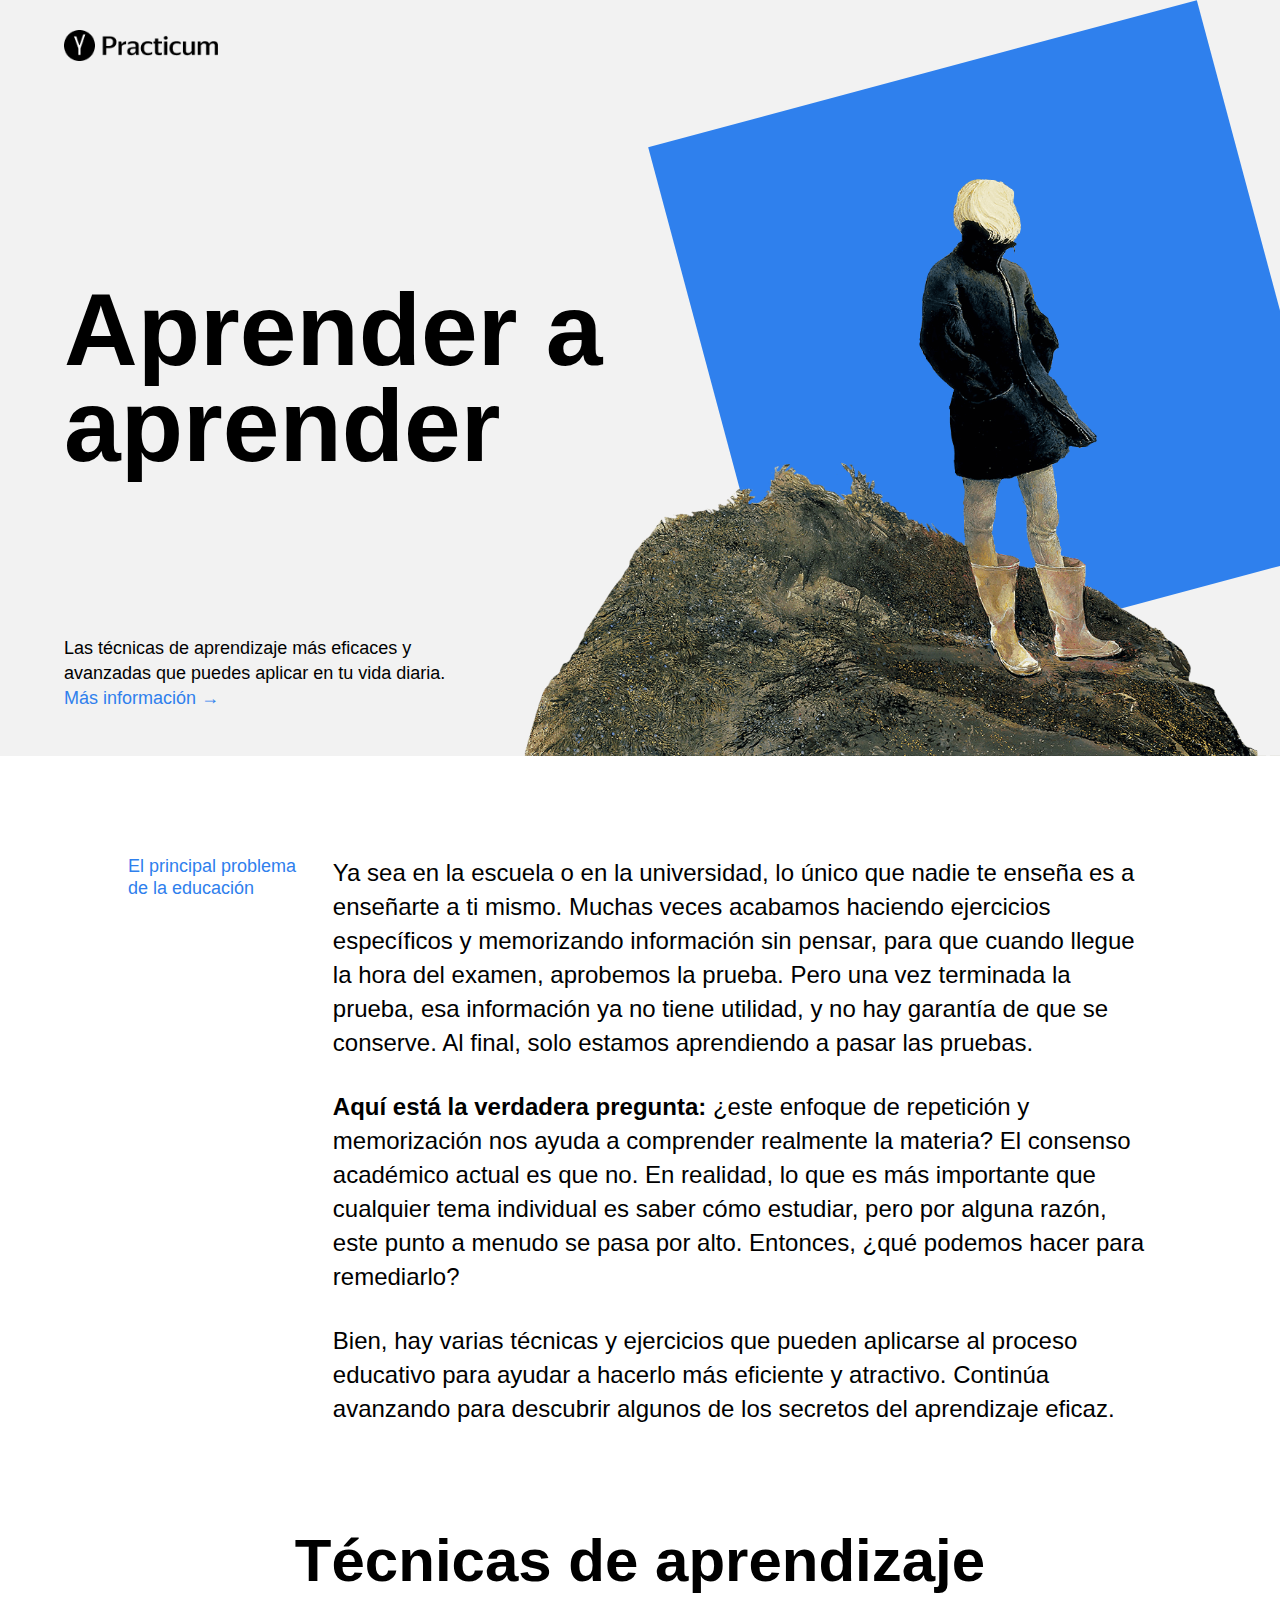
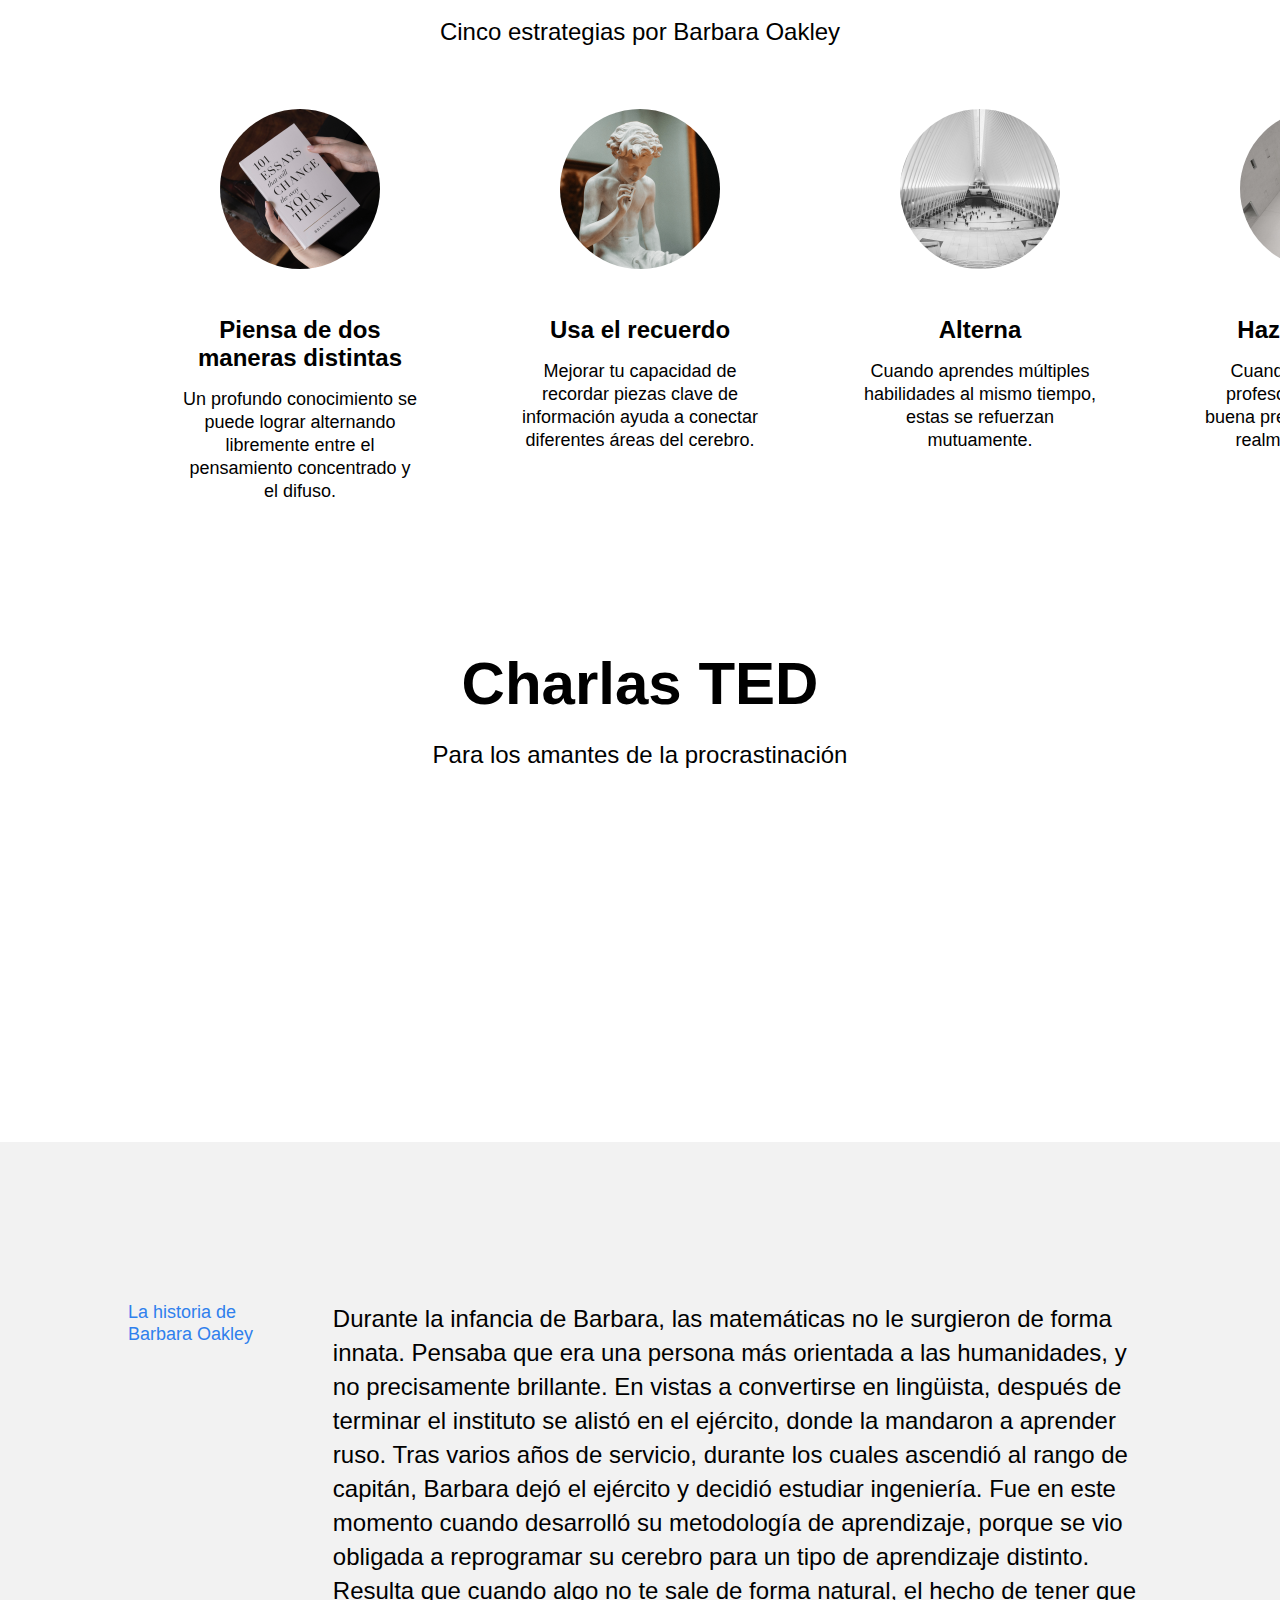
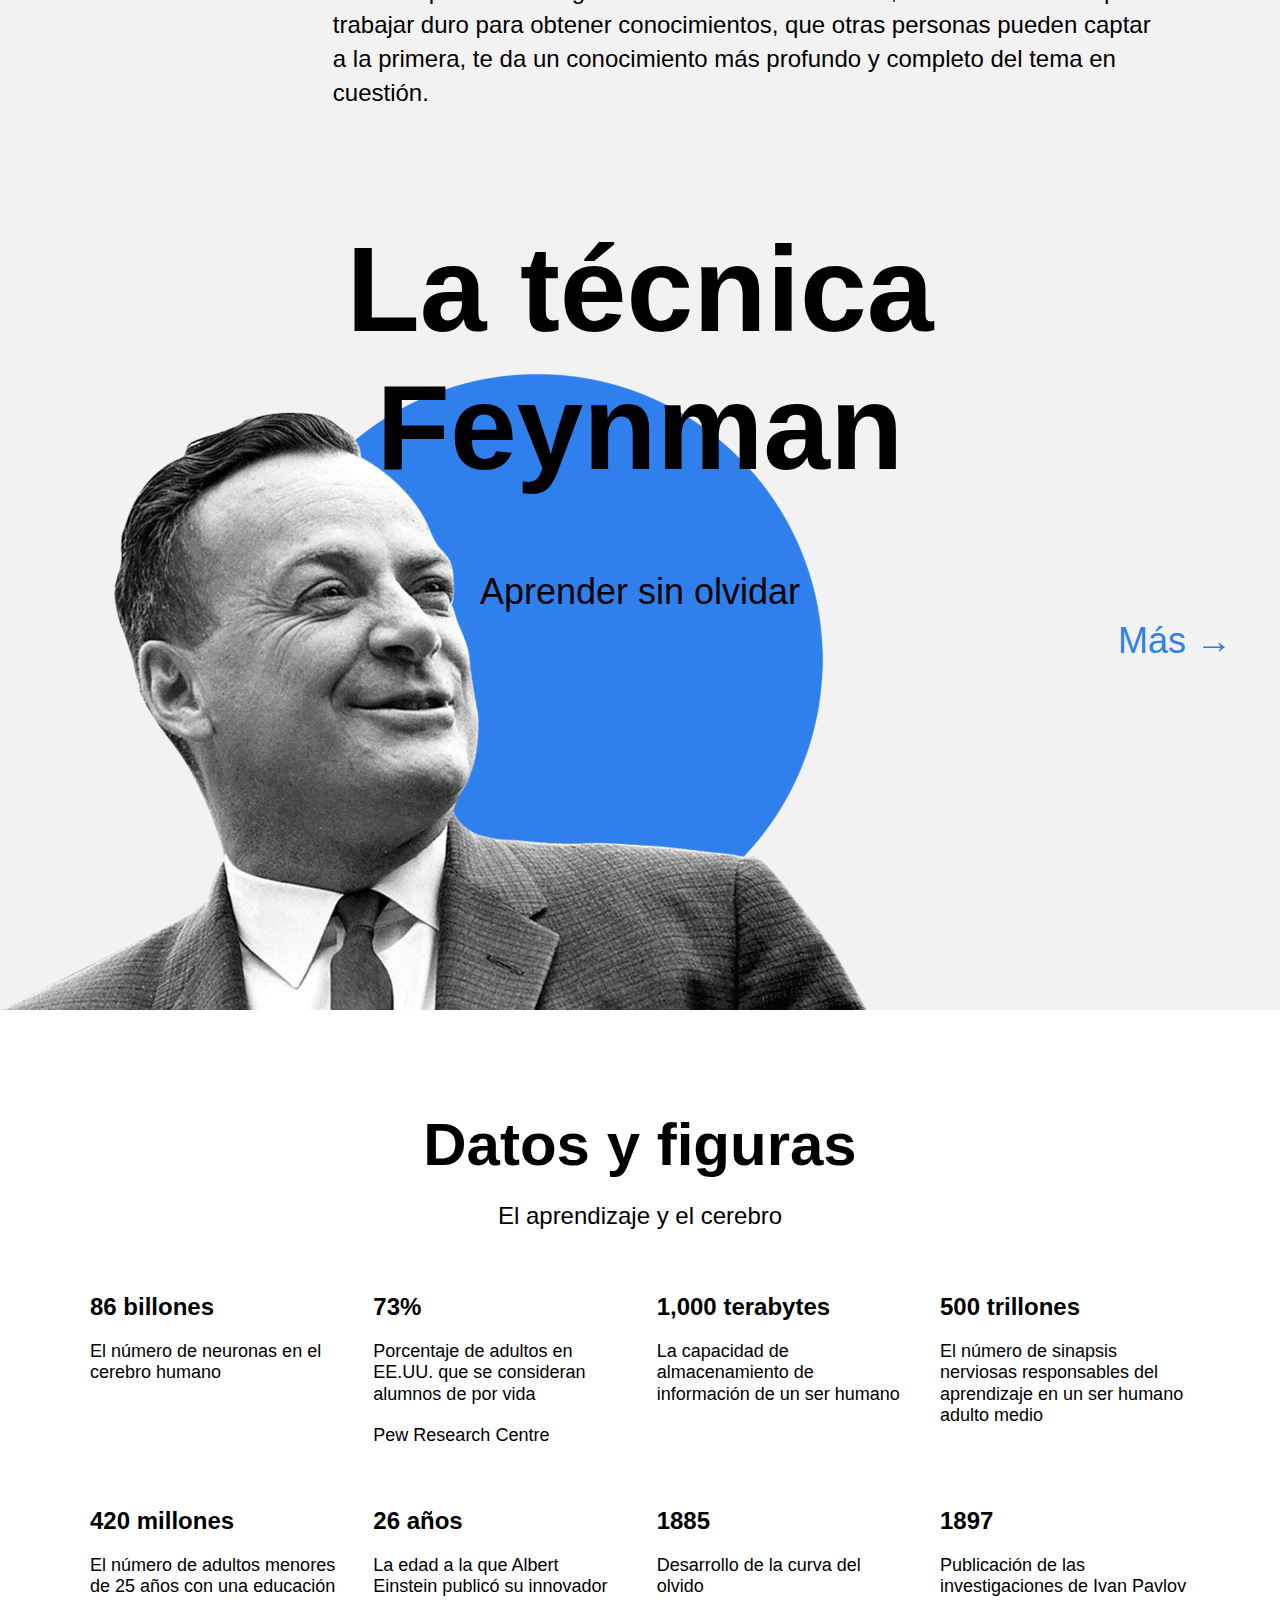
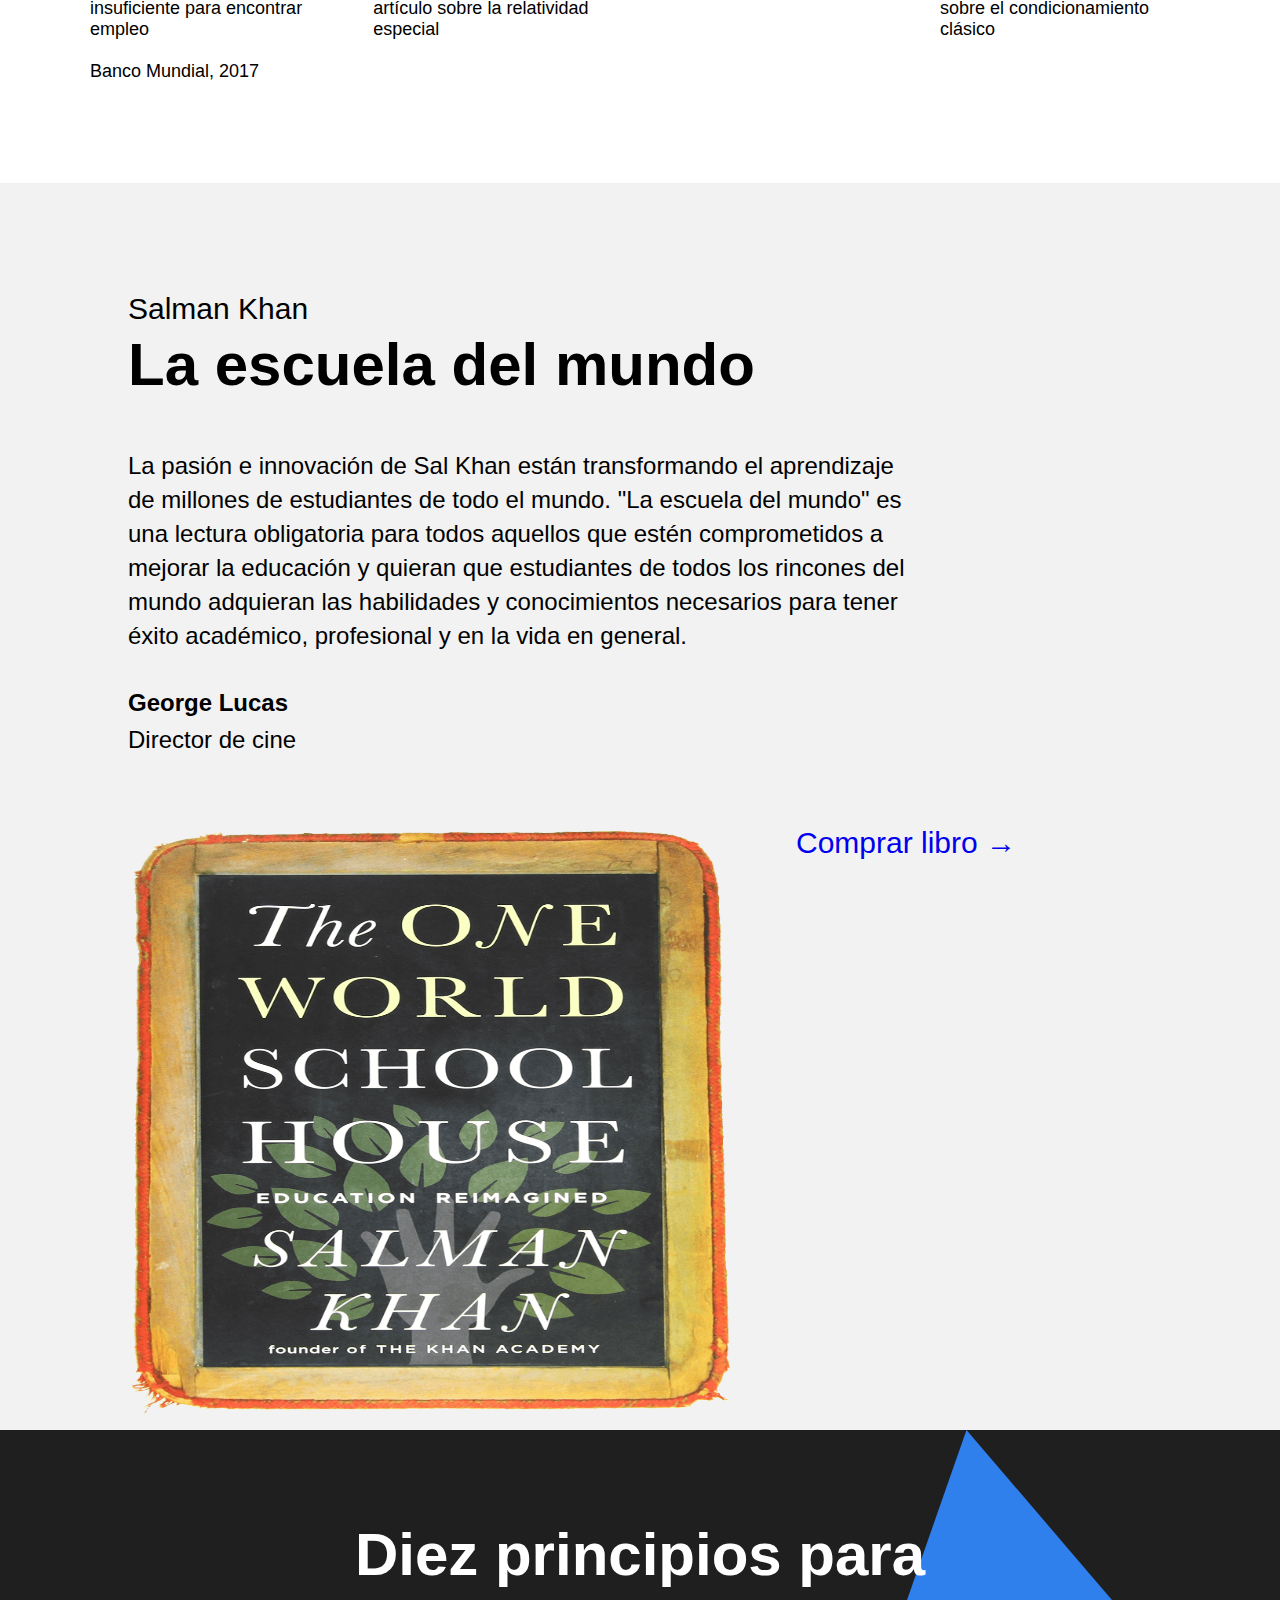
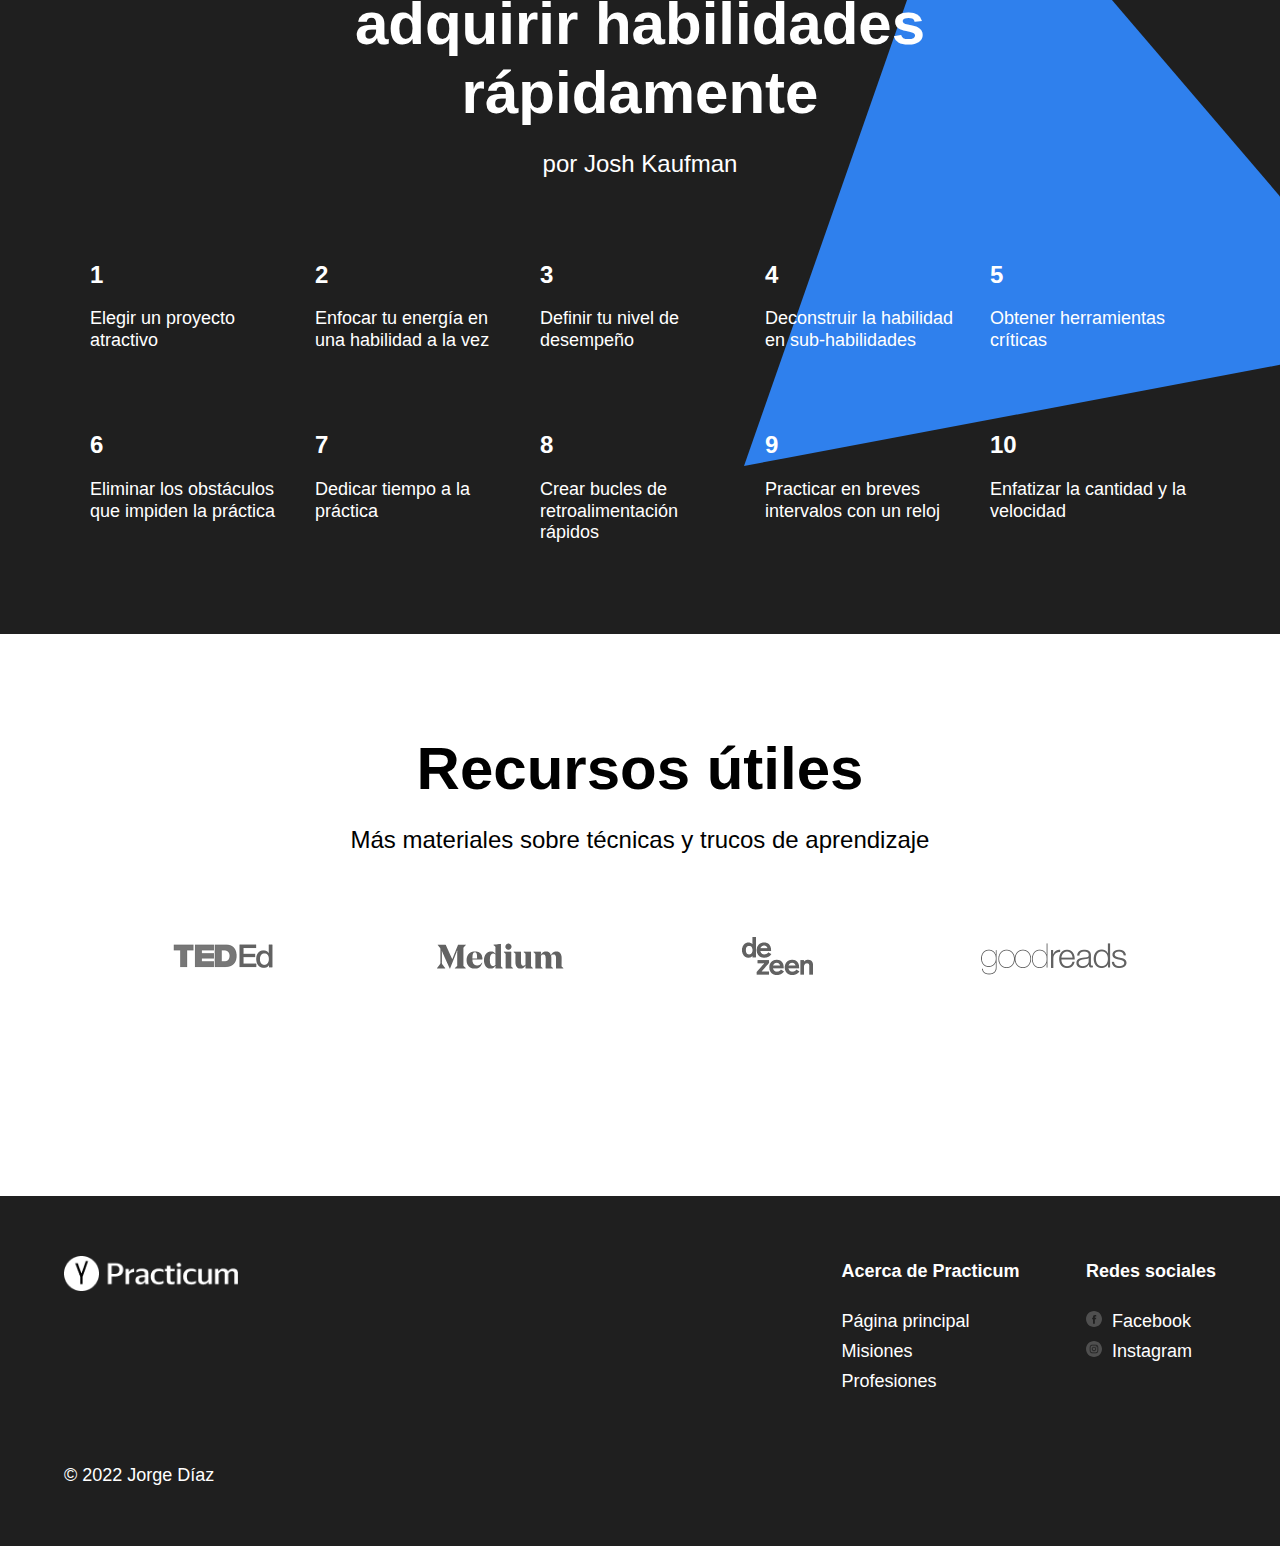
==== pages/index.html @ 825ba95e "add all new blocks and elements, fix BEM margin conflicts on blocks, import all styles, add animatio" ====
<!DOCTYPE html>
<html lang="es">
<head>
  <meta charset="UTF-8">
  <meta name="viewport" content="width=device-width, initial-scale=1.0">
  <link rel="stylesheet" href="../pages/index.css" />
  <title>Aprender a aprender</title>
</head>

<body>

  <div class="page">

    <header class="header">
      <div class="logo logo_place_header"></div>
      <h1 class="header__title">Aprender a aprender</h1>
      <h2 class="header__subtitle">Las técnicas de aprendizaje más eficaces y avanzadas que puedes aplicar en tu vida diaria.
        <a class="header__link" href="#">Más información →</a>
      </h2>
      <img class="header__main-illustration" src="../images/header-image.png" alt="Imagen del encabezado, mujer con abrigo y botas de pie sobre una montaña reflexionando">
      <div class="header__square rotation"></div>
    </header>

    <main class="content">

      <section class="description">
        <div class="two-columns">
          <h3 class="two-columns__brief">El principal problema de la educación</h3>
          <div class="two-columns__main-text">
            <p class="two-columns__paragraph">Ya sea en la escuela o en la universidad, lo único que nadie te enseña es a enseñarte a ti mismo. Muchas veces acabamos haciendo ejercicios específicos y memorizando información sin pensar, para que cuando llegue la hora del examen, aprobemos la prueba. Pero una vez terminada la prueba, esa información ya no tiene utilidad, y no hay garantía de que se conserve. Al final, solo estamos aprendiendo a pasar las pruebas.</p>
            <p class="two-columns__paragraph">
              <span class="two-columns__span-accent">Aquí está la verdadera pregunta:</span> ¿este enfoque de repetición y memorización nos ayuda a comprender realmente la materia? El consenso académico actual es que no. En realidad, lo que es más importante que cualquier tema individual es saber cómo estudiar, pero por alguna razón, este punto a menudo se pasa por alto. Entonces, ¿qué podemos hacer para remediarlo?
            </p>
            <p class="two-columns__paragraph">Bien, hay varias técnicas y ejercicios que pueden aplicarse al proceso educativo para ayudar a hacerlo más eficiente y atractivo. Continúa avanzando para descubrir algunos de los secretos del aprendizaje eficaz.</p>
          </div>
        </div>
      </section>

      <section class="techniques">
        <h3 class="section-title techniques__title">Técnicas de aprendizaje</h3>
        <h4 class="section-subtitle techniques__subtitle">Cinco estrategias por Barbara Oakley</h4>
        <div class="cards">
          <div class="cards__item">
            <img class="cards__image" src="../images/cards-attention.png" alt="Un libro para pensar de distintas maneras">
            <h5 class="cards__title">Piensa de dos maneras distintas</h5>
            <p class="cards__description">Un profundo conocimiento se puede lograr alternando libremente entre el pensamiento concentrado y el difuso.</p>
          </div>
          <div class="cards__item">
            <img class="cards__image" src="../images/cards-recall.png" alt="Escultura de persona recordando">
            <h5 class="cards__title">Usa el recuerdo</h5>
            <p class="cards__description">Mejorar tu capacidad de recordar piezas clave de información ayuda a conectar diferentes áreas del cerebro.</p>
          </div>
          <div class="cards__item">
            <img class="cards__image" src="../images/cards-interleaving.png" alt="Vista panorámica interna del centro de una estación de trenes">
            <h5 class="cards__title">Alterna</h5>
            <p class="cards__description">Cuando aprendes múltiples habilidades al mismo tiempo, estas se refuerzan mutuamente.</p>
          </div>
          <div class="cards__item">
            <img class="cards__image" src="../images/cards-question.png" alt="Vista desde arriba de un hombre al centro de un patio rodeado de puertas y ventanas">
            <h5 class="cards__title">Haz preguntas</h5>
            <p class="cards__description">Cuando escuches a tu profesor, piensa en una buena pregunta, en algo que realmente te intrigue.</p>
          </div>
          <div class="cards__item">
            <img class="cards__image" src="../images/cards-competence.png" alt="Mano de una persona sosteniendo varios libros">
            <h5 class="cards__title">Crea la ilusión de competencia</h5>
            <p class="cards__description">Ponte a prueba, apunta tu resultado, cuéntaselo a otras personas y repite el proceso con diferentes configuraciones. Solo entonces podrás estar seguro de haber comprendido algo.</p>
          </div>
        </div>
      </section>

      <section class="video">
        <h3 class="section-title">Charlas TED</h3>
        <h4 class="section-subtitle">Para los amantes de la procrastinación</h4>
        <div class="video__iframes">
          <iframe class="video__iframe" src="https://www.youtube.com/watch?v=5MgBikgcWny" allowfullscreen></iframe>
          <iframe class="video__iframe" src="https://www.youtube.com/watch?v=arj7oStGLkU" allowfullscreen></iframe>
        </div>
      </section>

      <section class="oakley">
        <div class="two-columns two-columns_section_oakley">
          <h3 class="two-columns__brief">La historia de Barbara Oakley</h3>
          <div class="two-columns__main-text">
            <p class="two-columns__paragraph">Durante la infancia de Barbara, las matemáticas no le surgieron de forma innata. Pensaba que era una persona más orientada a las humanidades, y no precisamente brillante. En vistas a convertirse en lingüista, después de terminar el instituto se alistó en el ejército, donde la mandaron a aprender ruso. Tras varios años de servicio, durante los cuales ascendió al rango de capitán, Barbara dejó el ejército y decidió estudiar ingeniería. Fue en este momento cuando desarrolló su metodología de aprendizaje, porque se vio obligada a reprogramar su cerebro para un tipo de aprendizaje distinto. Resulta que cuando algo no te sale de forma natural, el hecho de tener que trabajar duro para obtener conocimientos, que otras personas pueden captar a la primera, te da un conocimiento más profundo y completo del tema en cuestión.</p>
            <p class="two-columns__paragraph"></p>
          </div>
      </section>

      <section class="feynman">
        <h3 class="feynman__title">La técnica Feynman</h3>
        <h4 class="feynman__subtitle">Aprender sin olvidar</h4>
        <a class="feynman__link" href="#">Más →</a>
        <img class="feynman__image" src="../images/feynman.png" alt="Una imagen de Richard Feynman, físico cuántico de fama mundial. La técnica Feynman se deriva de sus métodos de estudio cuando era estudiante en Princeton.">
      </section>

      <section class="digits">
        <h3 class="section-title">Datos y figuras</h3>
        <h4 class="section-subtitle">El aprendizaje y el cerebro</h4>
        <ul class="table">
          <li class="table__cell">
            <h5 class="table__heading">86 billones</h5>
            <p class="table__text">El número de neuronas en el cerebro humano</p>
          </li>
          <li class="table__cell">
            <h5 class="table__heading">73%</h5>
            <p class="table__text">Porcentaje de adultos en EE.UU. que se consideran alumnos de por vida</p>
            <p class="table__text">Pew Research Centre</p>
          </li>
          <li class="table__cell">
            <h5 class="table__heading">1,000 terabytes</h5>
            <p class="table__text">La capacidad de almacenamiento de información de un ser humano</p>
          </li>
          <li class="table__cell">
            <h5 class="table__heading">500 trillones</h5>
            <p class="table__text">El número de sinapsis nerviosas responsables del aprendizaje en un ser humano adulto medio</p>
          </li>
          <li class="table__cell">
            <h5 class="table__heading">420 millones</h5>
            <p class="table__text">El número de adultos menores de 25 años con una educación insuficiente para encontrar empleo</p>
            <p class="table__text">Banco Mundial, 2017</p>
          </li>
          <li class="table__cell">
            <h5 class="table__heading">26 años</h5>
            <p class="table__text">La edad a la que Albert Einstein publicó su innovador artículo sobre la relatividad especial</p>
          </li>
          <li class="table__cell">
            <h5 class="table__heading">1885</h5>
            <p class="table__text">Desarrollo de la curva del olvido</p>
          </li>
          <li class="table__cell">
            <h5 class="table__heading">1897</h5>
            <p class="table__text">Publicación de las investigaciones de Ivan Pavlov sobre el condicionamiento clásico</p>
          </li>
        </ul>
      </section>

      <section class="khan">
        <div class="khan__container">
          <h3 class="khan__author">Salman Khan</h3>
          <h4 class="khan__title">La escuela del mundo</h4>
          <p class="khan__quote">La pasión e innovación de Sal Khan están transformando el aprendizaje de millones de estudiantes de todo el mundo. "La escuela del mundo" es una lectura obligatoria para todos aquellos que estén comprometidos a mejorar la educación y quieran que estudiantes de todos los rincones del mundo adquieran las habilidades y conocimientos necesarios para tener éxito académico, profesional y en la vida en general.</p>
          <h5 class="khan__quote-author">George Lucas</h5>
          <h6 class="khan__quote-author-subline">Director de cine</h6>
          <div class="khan__book-container">
            <img class="khan__book-pic" src="../images/khan-book-2.png" alt="Portada del libro 'La escuela del mundo' de Salman Khan">
            <a class="khan__buy-link" href="#">Comprar libro →</a>
          </div>
        </div>
      </section>

      <section class="kaufman">
        <h3 class="section-title section-title_theme_dark">Diez principios para adquirir habilidades rápidamente</h3>
        <h4 class="section-subtitle section-subtitle_theme_dark">por Josh Kaufman</h4>
        <ul class="table table_theme_dark">
          <li class="table__cell table__cell_theme_dark">
            <h5 class="table__heading table__heading_theme_dark">1</h5>
            <p class="table__text table__text_theme_dark">Elegir un proyecto atractivo</p>
          </li>
          <li class="table__cell table__cell_theme_dark">
            <h5 class="table__heading table__heading_theme_dark">2</h5>
            <p class="table__text table__text_theme_dark">Enfocar tu energía en una habilidad a la vez</p>
          </li>
          <li class="table__cell table__cell_theme_dark">
            <h5 class="table__heading table__heading_theme_dark">3</h5>
            <p class="table__text table__text_theme_dark">Definir tu nivel de desempeño</p>
          </li>
          <li class="table__cell table__cell_theme_dark">
            <h5 class="table__heading table__heading_theme_dark">4</h5>
            <p class="table__text table__text_theme_dark">Deconstruir la habilidad en sub-habilidades</p>
          </li>
          <li class="table__cell table__cell_theme_dark">
            <h5 class="table__heading table__heading_theme_dark">5</h5>
            <p class="table__text table__text_theme_dark">Obtener herramientas críticas</p>
          </li>
          <li class="table__cell table__cell_theme_dark">
            <h5 class="table__heading table__heading_theme_dark">6</h5>
            <p class="table__text table__text_theme_dark">Eliminar los obstáculos que impiden la práctica</p>
          </li>
          <li class="table__cell table__cell_theme_dark">
            <h5 class="table__heading table__heading_theme_dark">7</h5>
            <p class="table__text table__text_theme_dark">Dedicar tiempo a la práctica</p>
          </li>
          <li class="table__cell table__cell_theme_dark">
            <h5 class="table__heading table__heading_theme_dark">8</h5>
            <p class="table__text table__text_theme_dark">Crear bucles de retroalimentación rápidos</p>
          </li>
          <li class="table__cell table__cell_theme_dark">
            <h5 class="table__heading table__heading_theme_dark">9</h5>
            <p class="table__text table__text_theme_dark">Practicar en breves intervalos con un reloj</p>
          </li>
          <li class="table__cell table__cell_theme_dark">
            <h5 class="table__heading table__heading_theme_dark">10</h5>
            <p class="table__text table__text_theme_dark">Enfatizar la cantidad y la velocidad</p>
          </li>
        </ul>
        <img class="kaufman__triangle rotation" src="../images/kaufman-triangle.svg" alt="Un gran triángulo azul, sobre el que Josh Kaufman reclama la propiedad">
      </section>

      <section class="resources">
        <h3 class="section-title resources__title">Recursos útiles</h3>
        <h4 class="section-subtitle resources__subtitle">Más materiales sobre técnicas y trucos de aprendizaje</h4>
        <div class="resources__logo-zone">
          <a class="resources__logo" href="#"><img class="resources__logo" src="../images/logo/resources-tedED.png" alt="Logo de TEDEd"></a>
          <a class="resources__logo" href="#"><img class="resources__logo" src="../images/logo/resources-Medium.png" alt="Logo de Medium"></a>
          <a class="resources__logo" href="#"><img class="resources__logo" src="../images/logo/resources-dezeen.png" alt="Logo de Dezeen"></a>
          <a class="resources__logo" href="#"><img class="resources__logo" src="../images/logo/resources-goodreads.png" alt="Logo de GoodReads"></a>
        </div>
      </section>

    </main>

    <footer class="footer">
      <div class="footer__columns">
        <div class="footer__columns_content_copyright">
          <div class="logo logo_place_footer"></div>
          <div class="footer__author">&#169; 2022 Jorge Díaz</div>
        </div>
        <div class="footer__columns_content_about">
          <h4 class="footer__column-heading">Acerca de Practicum</h4>
          <ul class="footer__columns_content_about">
            <li class="footer__list">
              <a class="footer__column-link" href="#">Página principal</a>
            </li>
            <li class="footer__list">
              <a class="footer__column-link" href="#">Misiones</a>
            </li>
            <li class="footer__list">
              <a class="footer__column-link" href="#">Profesiones</a>
            </li>
          </ul>
        </div>
        <div class="footer__columns_content_social">
          <h4 class="footer__column-heading">Redes sociales</h4>
          <ul class="footer__columns_content_social">
            <li class="footer__list">
              <a class="footer__column-link" href="#"><img class="footer__social-icons" src="../images/facebook_white.svg" alt="Icono de Facebook">Facebook</a>
            </li>
            <li class="footer__list">
              <a class="footer__column-link" href="#"><img class="footer__social-icons" src="../images/instagram_white.svg" alt="Icono de Instagram">Instagram</a>
            </li>
          </ul>
        </div>
      </div>
    </footer>

  </div>
</body>
</html>
---- pages/index.css ----
@import url("../vendors/normalize.css");
@import url("../blocks/page/page.css");
@import url("../blocks/logo/logo.css");
@import url("../blocks/logo/_place/logo_place_header.css");
@import url("../blocks/logo/_place/logo_place_footer.css");
@import url("../blocks/header/header.css");
@import url("../blocks/header/__title/header__title.css");
@import url("../blocks/header/__subtitle/header__subtitle.css");
@import url("../blocks/header/__link/header__link.css");
@import url("../blocks/header/__main-illustration/header__main-illustration.css");
@import url("../blocks/header/__square/header__square.css");
@import url("../blocks/rotation/rotation.css");
@import url("../blocks/content/content.css");
@import url("../blocks/description/description.css");
@import url("../blocks/two-columns/two-columns.css");
@import url("../blocks/two-columns/_section/two-columns_section_oakley.css");
@import url("../blocks/two-columns/__brief/two-columns__brief.css");
@import url("../blocks/two-columns/__main-text/two-columns__main-text.css");
@import url("../blocks/two-columns/__paragraph/two-columns__paragraph.css");
@import url("../blocks/two-columns/__span-accent/two-columns__span-accent.css");
@import url("../blocks/techniques/techniques.css");
@import url("../blocks/section-title/section-title.css");
@import url("../blocks/section-title/_theme/section-title_theme_dark.css");
@import url("../blocks/techniques/__title/techniques__title.css");
@import url("../blocks/section-subtitle/section-subtitle.css");
@import url("../blocks/section-subtitle/_theme/section-subtitle_theme_dark.css");
@import url("../blocks/techniques/__subtitle/techniques__subtitle.css");
@import url("../blocks/cards/cards.css");
@import url("../blocks/cards/__item/cards__item.css");
@import url("../blocks/cards/__image/cards__image.css");
@import url("../blocks/cards/__title/cards__title.css");
@import url("../blocks/cards/__description/cards__description.css");
@import url("../blocks/video/video.css");
@import url("../blocks/video/__iframes/video__iframes.css");
@import url("../blocks/video/__iframe/video__iframe.css");
@import url("../blocks/oakley/oakley.css");
@import url("../blocks/feynman/feynman.css");
@import url("../blocks/feynman/__title/feynman__title.css");
@import url("../blocks/feynman/__subtitle/feynman__subtitle.css");
@import url("../blocks/feynman/__link/feynman__link.css");
@import url("../blocks/feynman/__image/feynman__image.css");
@import url("../blocks/digits/digits.css");
@import url("../blocks/table/table.css");
@import url("../blocks/table/_theme/table_theme_dark.css");
@import url("../blocks/table/__cell/table__cell.css");
@import url("../blocks/table/__cell/_theme/table__cell_theme_dark.css");
@import url("../blocks/table/__heading/table__heading.css");
@import url("../blocks/table/__heading/_theme/table__heading_theme_dark.css");
@import url("../blocks/table/__text/table__text.css");
@import url("../blocks/table/__text/_theme/table__text_theme_dark.css");
@import url("../blocks/khan/khan.css");
@import url("../blocks/khan/__container/khan__container.css");
@import url("../blocks/khan/__author/khan__author.css");
@import url("../blocks/khan/__title/khan__title.css");
@import url("../blocks/khan/__quote/khan__quote.css");
@import url("../blocks/khan/__quote-author/khan__quote-author.css");
@import url("../blocks/khan/__quote-author-subline/khan__quote-author-subline.css");
@import url("../blocks/khan/__book-container/khan__book-container.css");
@import url("../blocks/khan/__book-pic/khan__book-pic.css");
@import url("../blocks/khan/__buy-link/khan__buy-link.css");
@import url("../blocks/kaufman/kaufman.css");
@import url("../blocks/kaufman/__triangle/kaufman__triangle.css");
@import url("../blocks/resources/resources.css");
@import url("../blocks/resources/__title/resources__title.css");
@import url("../blocks/resources/__subtitle/resources__subtitle.css");
@import url("../blocks/resources/__logo-zone/resources__logo-zone.css");
@import url("../blocks/resources/__logo/resources__logo.css");
@import url("../blocks/footer/footer.css");
@import url("../blocks/footer/__columns/footer__columns.css");
@import url("../blocks/footer/__columns/_content/footer__columns_content_copyright.css");
@import url("../blocks/footer/__columns/_content/footer__columns_content_about.css");
@import url("../blocks/footer/__columns/_content/footer__columns_content_social.css");
@import url("../blocks/footer/__author/footer__author.css");
@import url("../blocks/footer/__column-heading/footer__column-heading.css");
@import url("../blocks/footer/__list/footer__list.css");
@import url("../blocks/footer/__column-link/footer__link.css");
@import url("../blocks/footer/__social-icons/footer__social-icons.css");
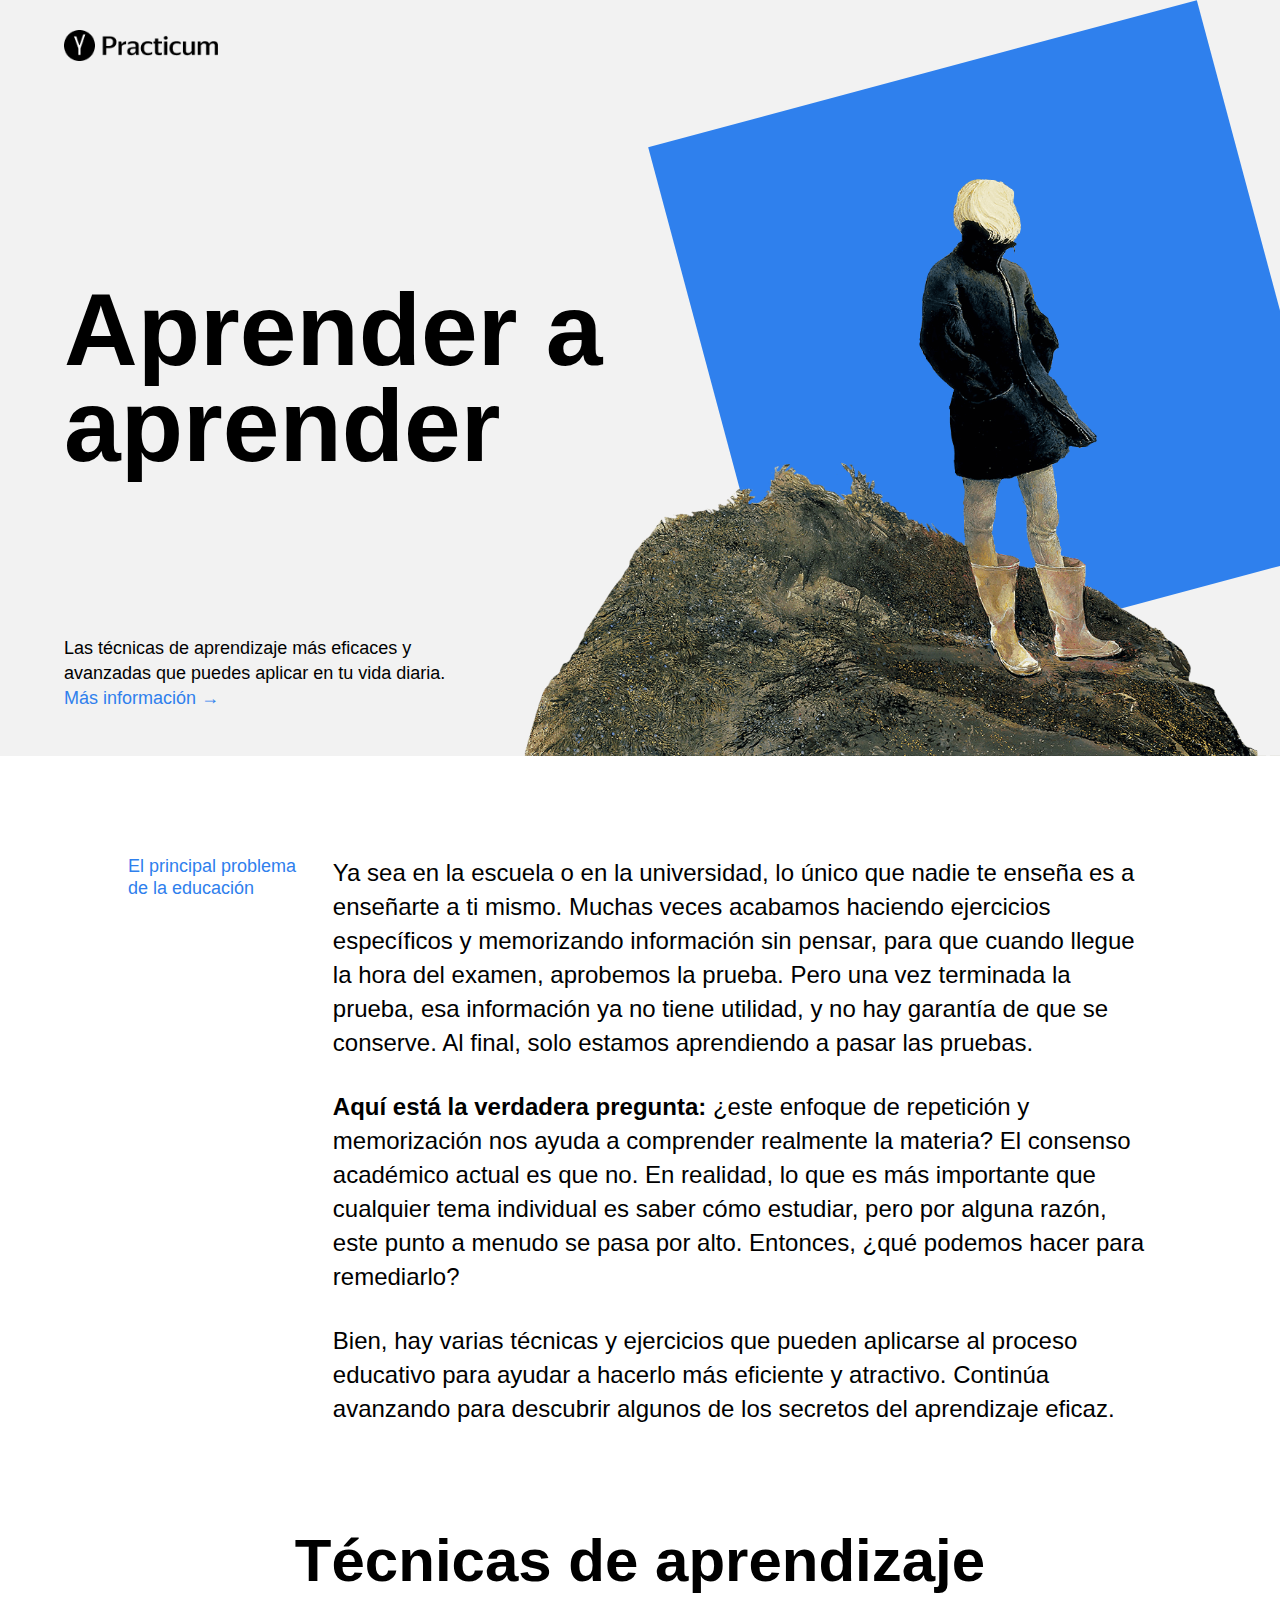
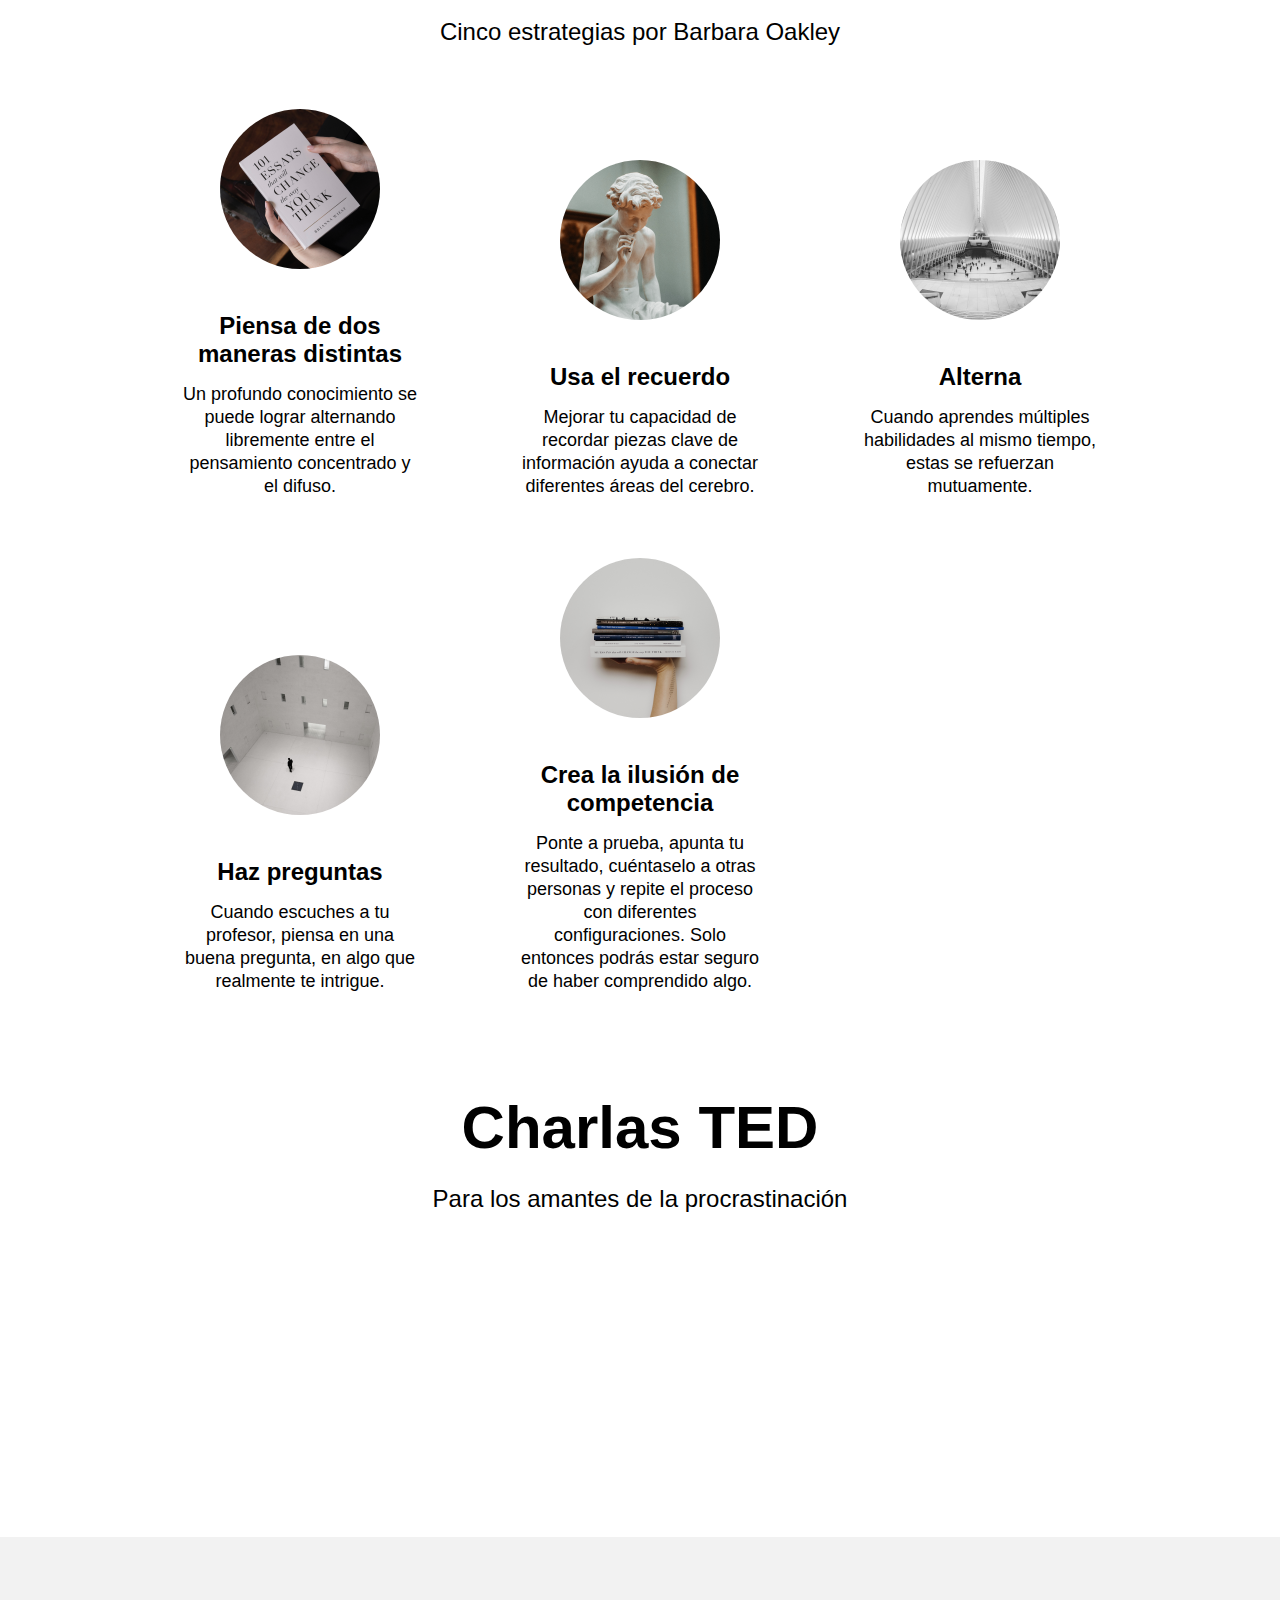
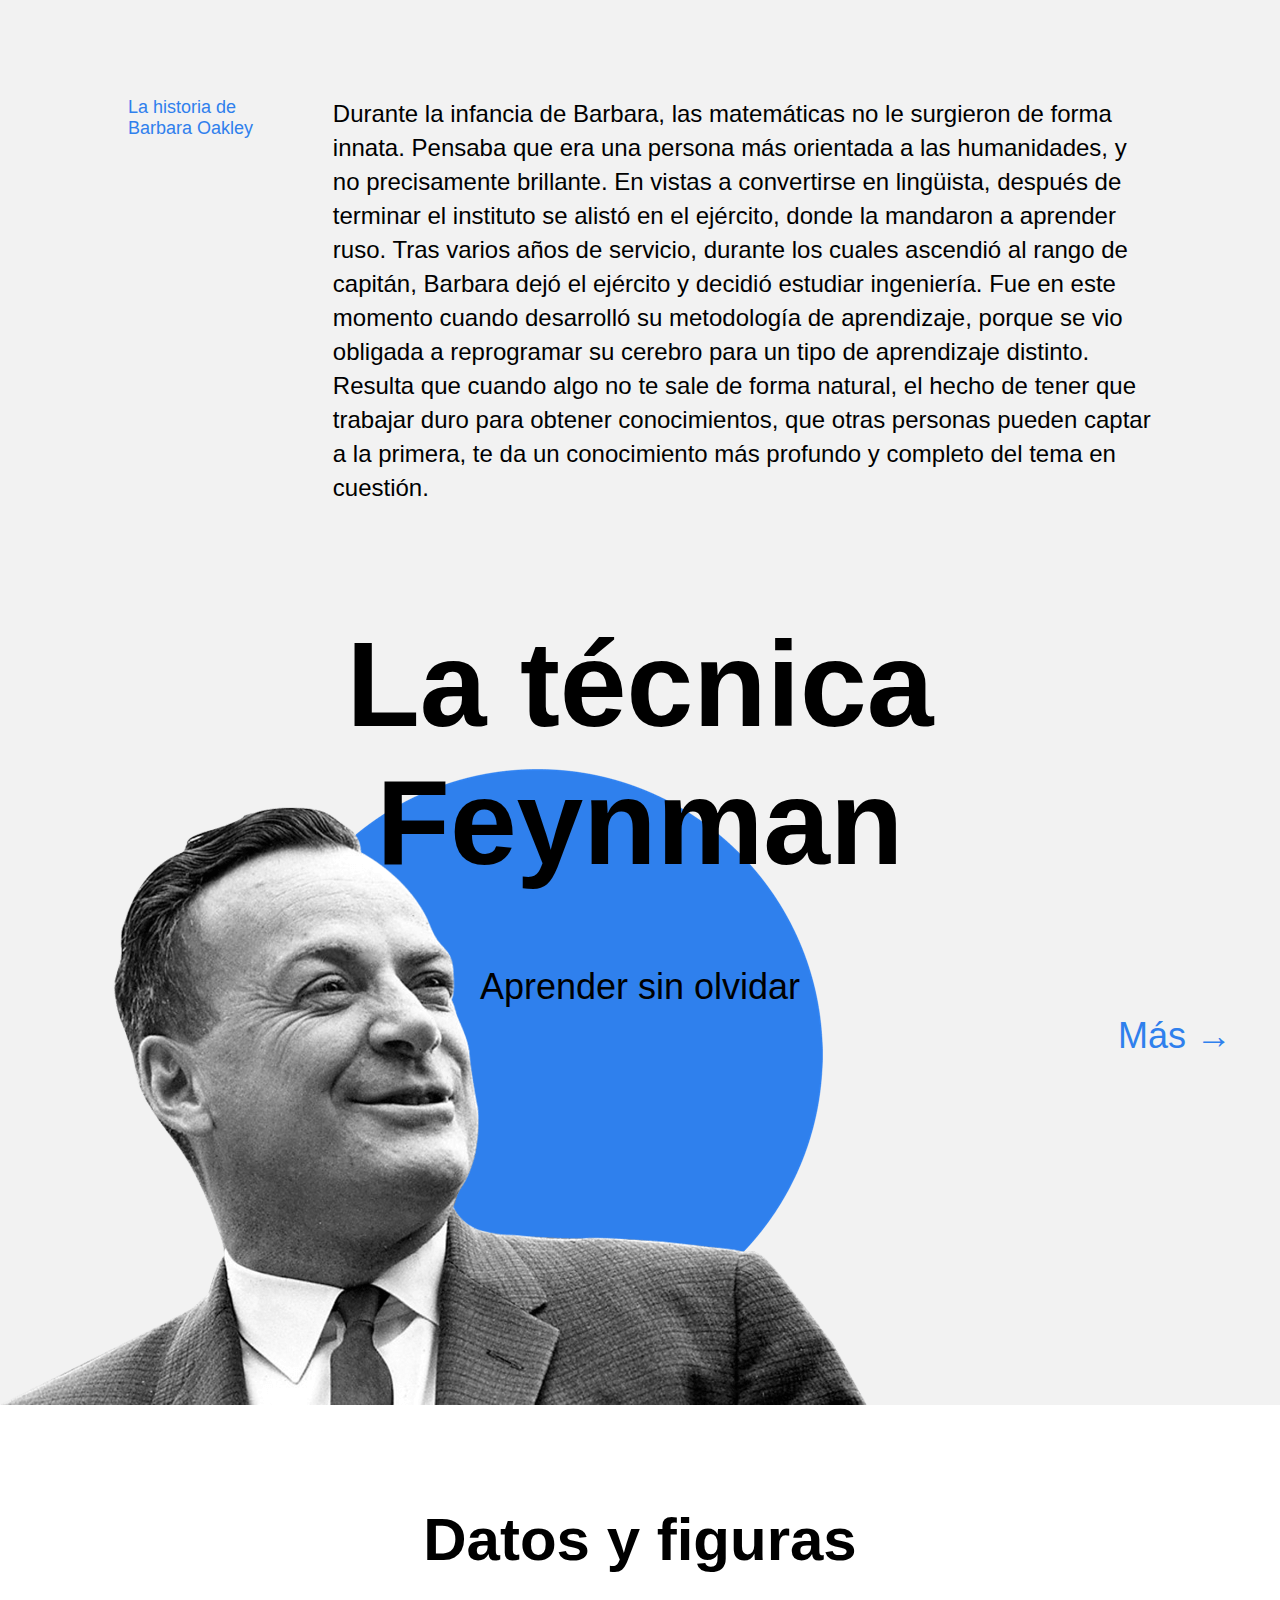
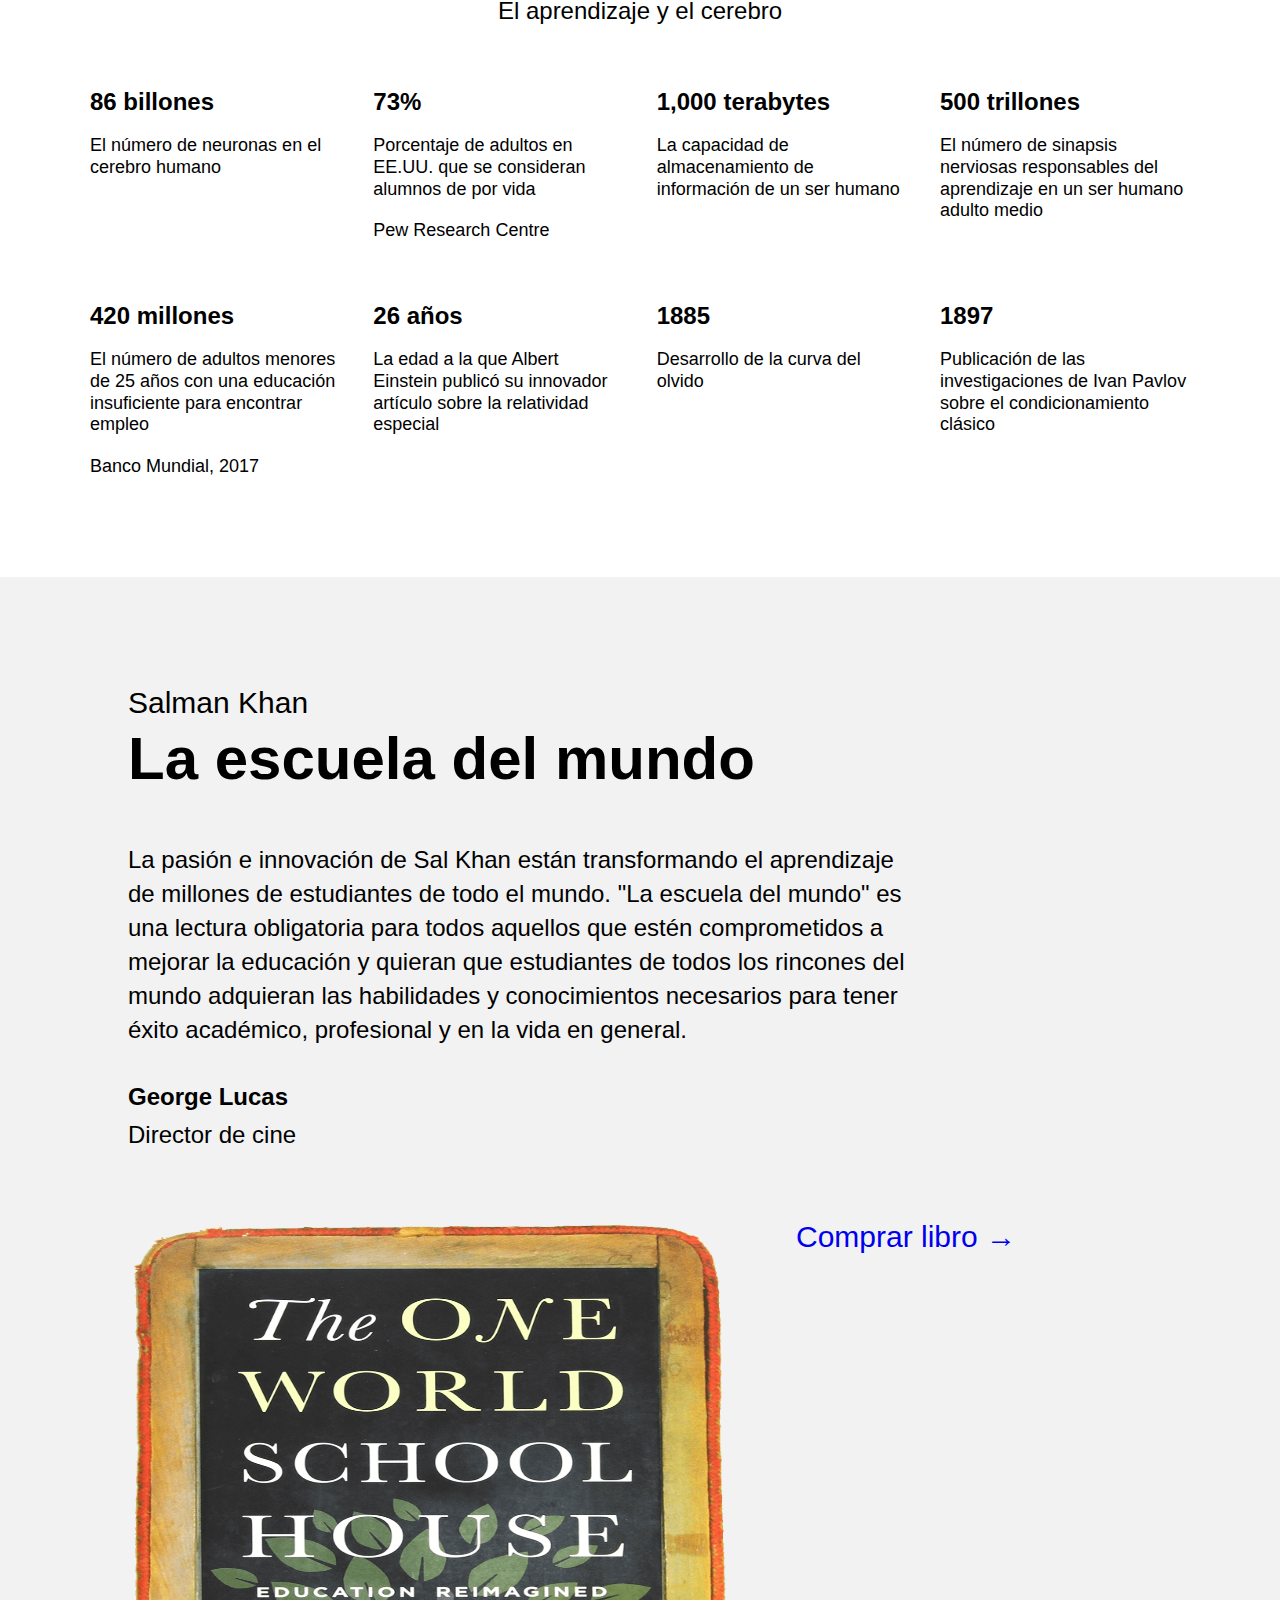
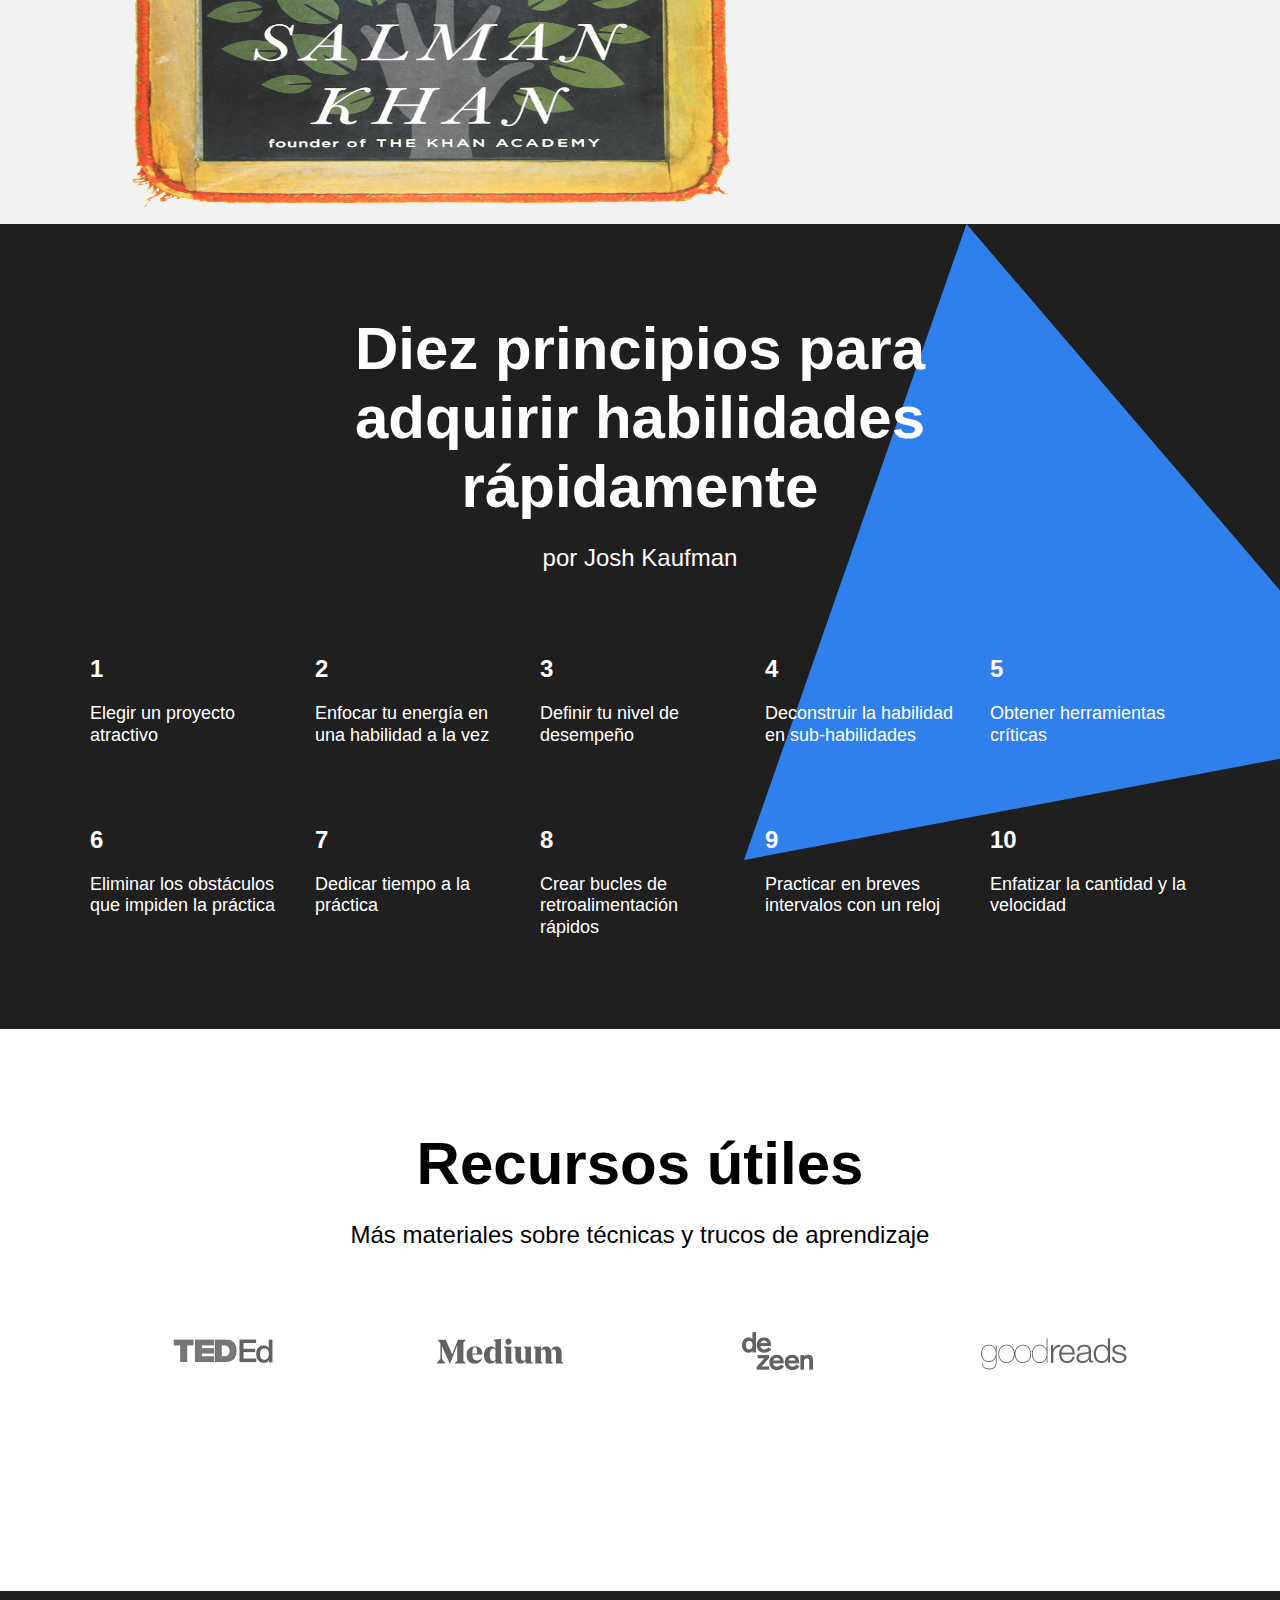
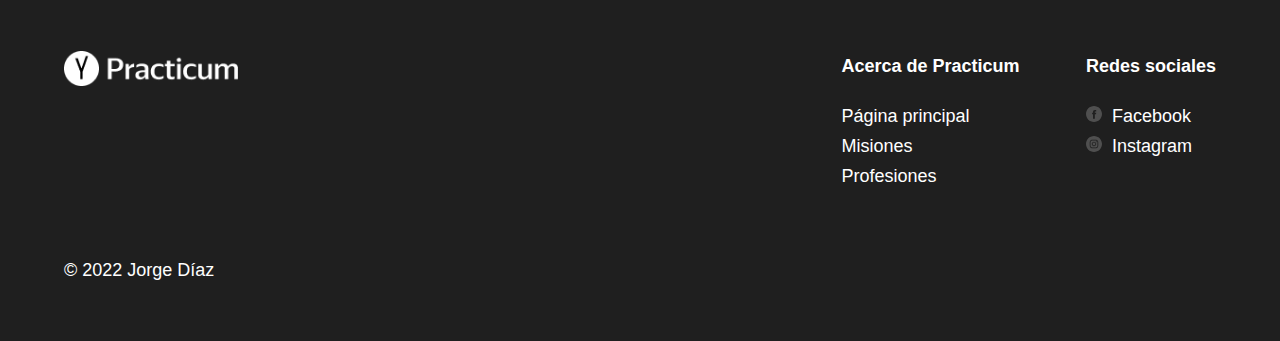
==== commit be9e1c46: "complete video section and hover transition for links, start using display inline-block in cards for" ====
--- a/pages/index.html
+++ b/pages/index.html
@@ -50,7 +50,7 @@
             <h5 class="cards__title">Usa el recuerdo</h5>
             <p class="cards__description">Mejorar tu capacidad de recordar piezas clave de información ayuda a conectar diferentes áreas del cerebro.</p>
           </div>
-          <div class="cards__item">
+          <div class="cards__item cards__item_no-right-margin">
             <img class="cards__image" src="../images/cards-interleaving.png" alt="Vista panorámica interna del centro de una estación de trenes">
             <h5 class="cards__title">Alterna</h5>
             <p class="cards__description">Cuando aprendes múltiples habilidades al mismo tiempo, estas se refuerzan mutuamente.</p>
@@ -72,8 +72,8 @@
         <h3 class="section-title">Charlas TED</h3>
         <h4 class="section-subtitle">Para los amantes de la procrastinación</h4>
         <div class="video__iframes">
-          <iframe class="video__iframe" src="https://www.youtube.com/watch?v=5MgBikgcWny" allowfullscreen></iframe>
-          <iframe class="video__iframe" src="https://www.youtube.com/watch?v=arj7oStGLkU" allowfullscreen></iframe>
+          <iframe class="video__iframe" src="https://www.youtube.com/embed/5MgBikgcWnY" allowfullscreen></iframe>
+          <iframe class="video__iframe video__iframe_no-right-margin" src="https://www.youtube.com/embed/arj7oStGLkU" allowfullscreen></iframe>
         </div>
       </section>
 
--- a/pages/index.css
+++ b/pages/index.css
@@ -27,12 +27,14 @@
 @import url("../blocks/techniques/__subtitle/techniques__subtitle.css");
 @import url("../blocks/cards/cards.css");
 @import url("../blocks/cards/__item/cards__item.css");
+@import url("../blocks/cards/__item/_no-right-margin/cards__item_no-right-margin.css");
 @import url("../blocks/cards/__image/cards__image.css");
 @import url("../blocks/cards/__title/cards__title.css");
 @import url("../blocks/cards/__description/cards__description.css");
 @import url("../blocks/video/video.css");
 @import url("../blocks/video/__iframes/video__iframes.css");
 @import url("../blocks/video/__iframe/video__iframe.css");
+@import url("../blocks/video/__iframe/_no-right-margin/video__iframe_no-right-margin.css");
 @import url("../blocks/oakley/oakley.css");
 @import url("../blocks/feynman/feynman.css");
 @import url("../blocks/feynman/__title/feynman__title.css");
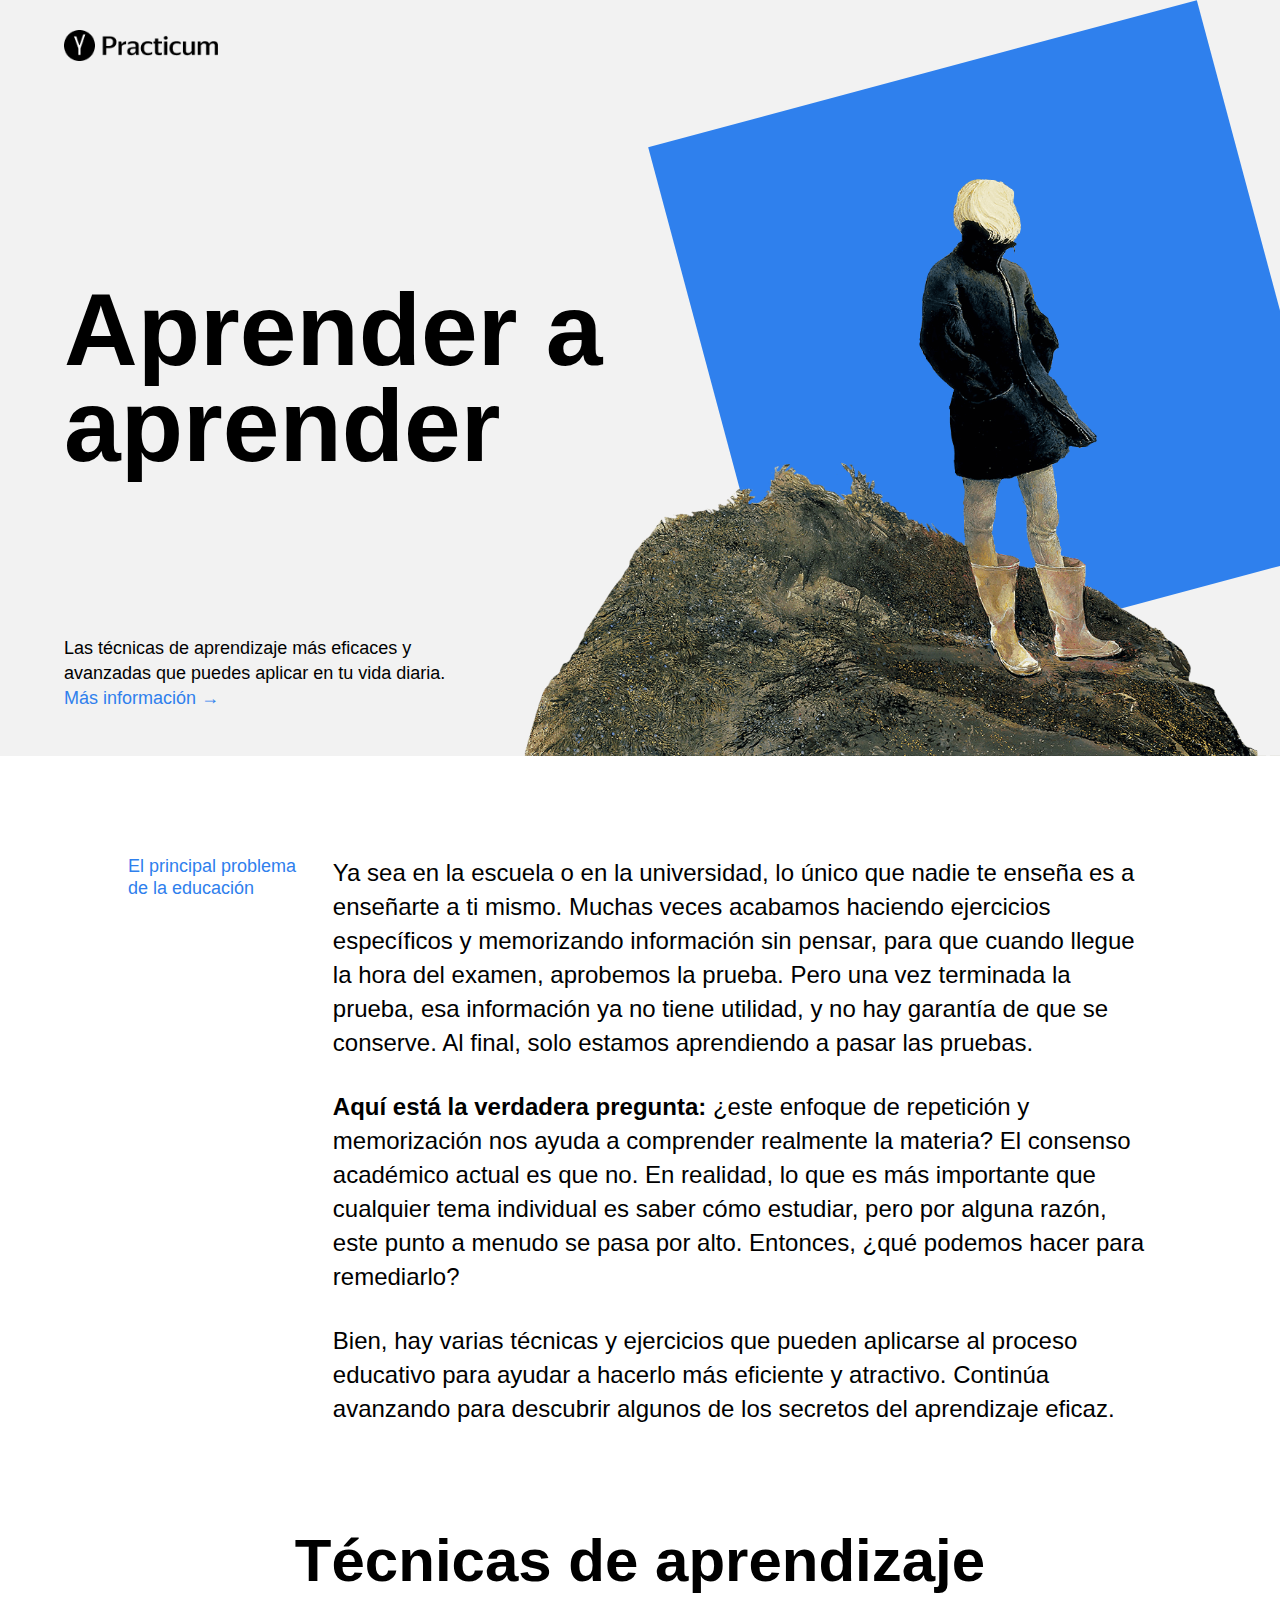
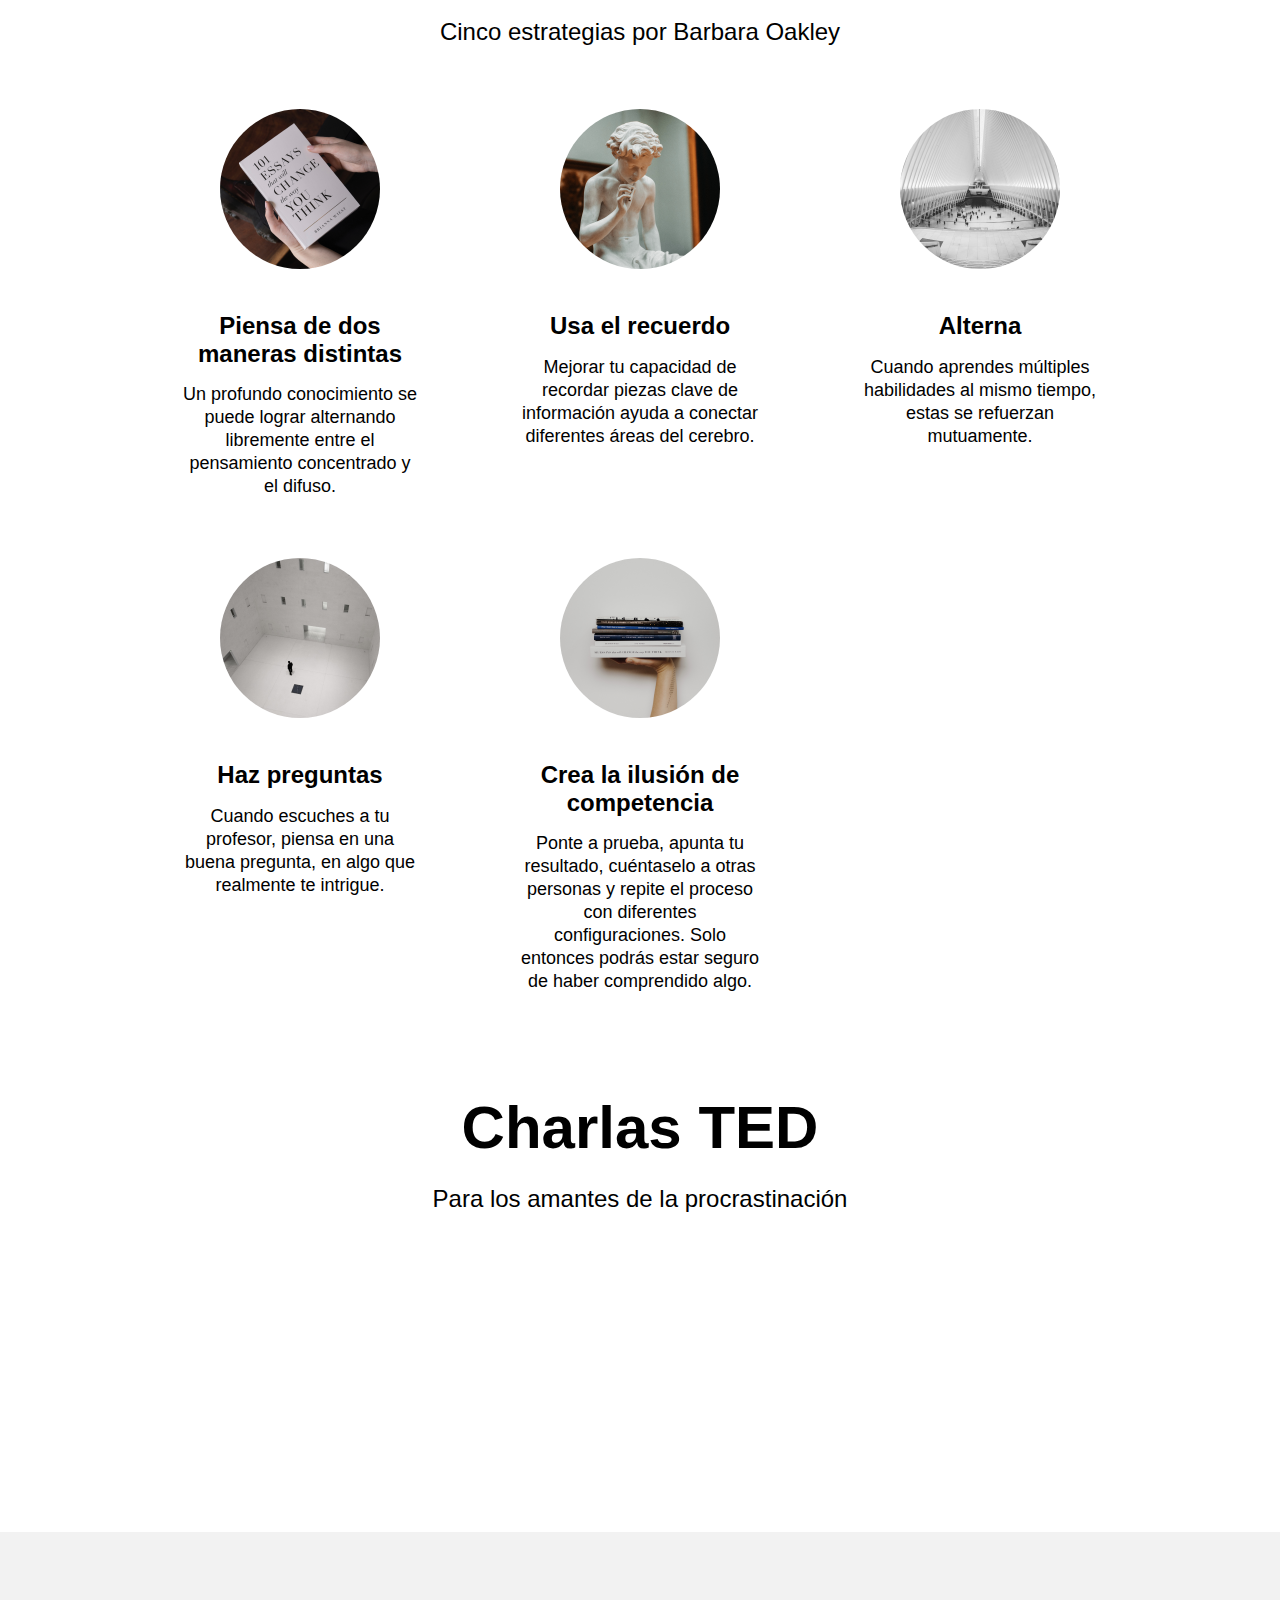
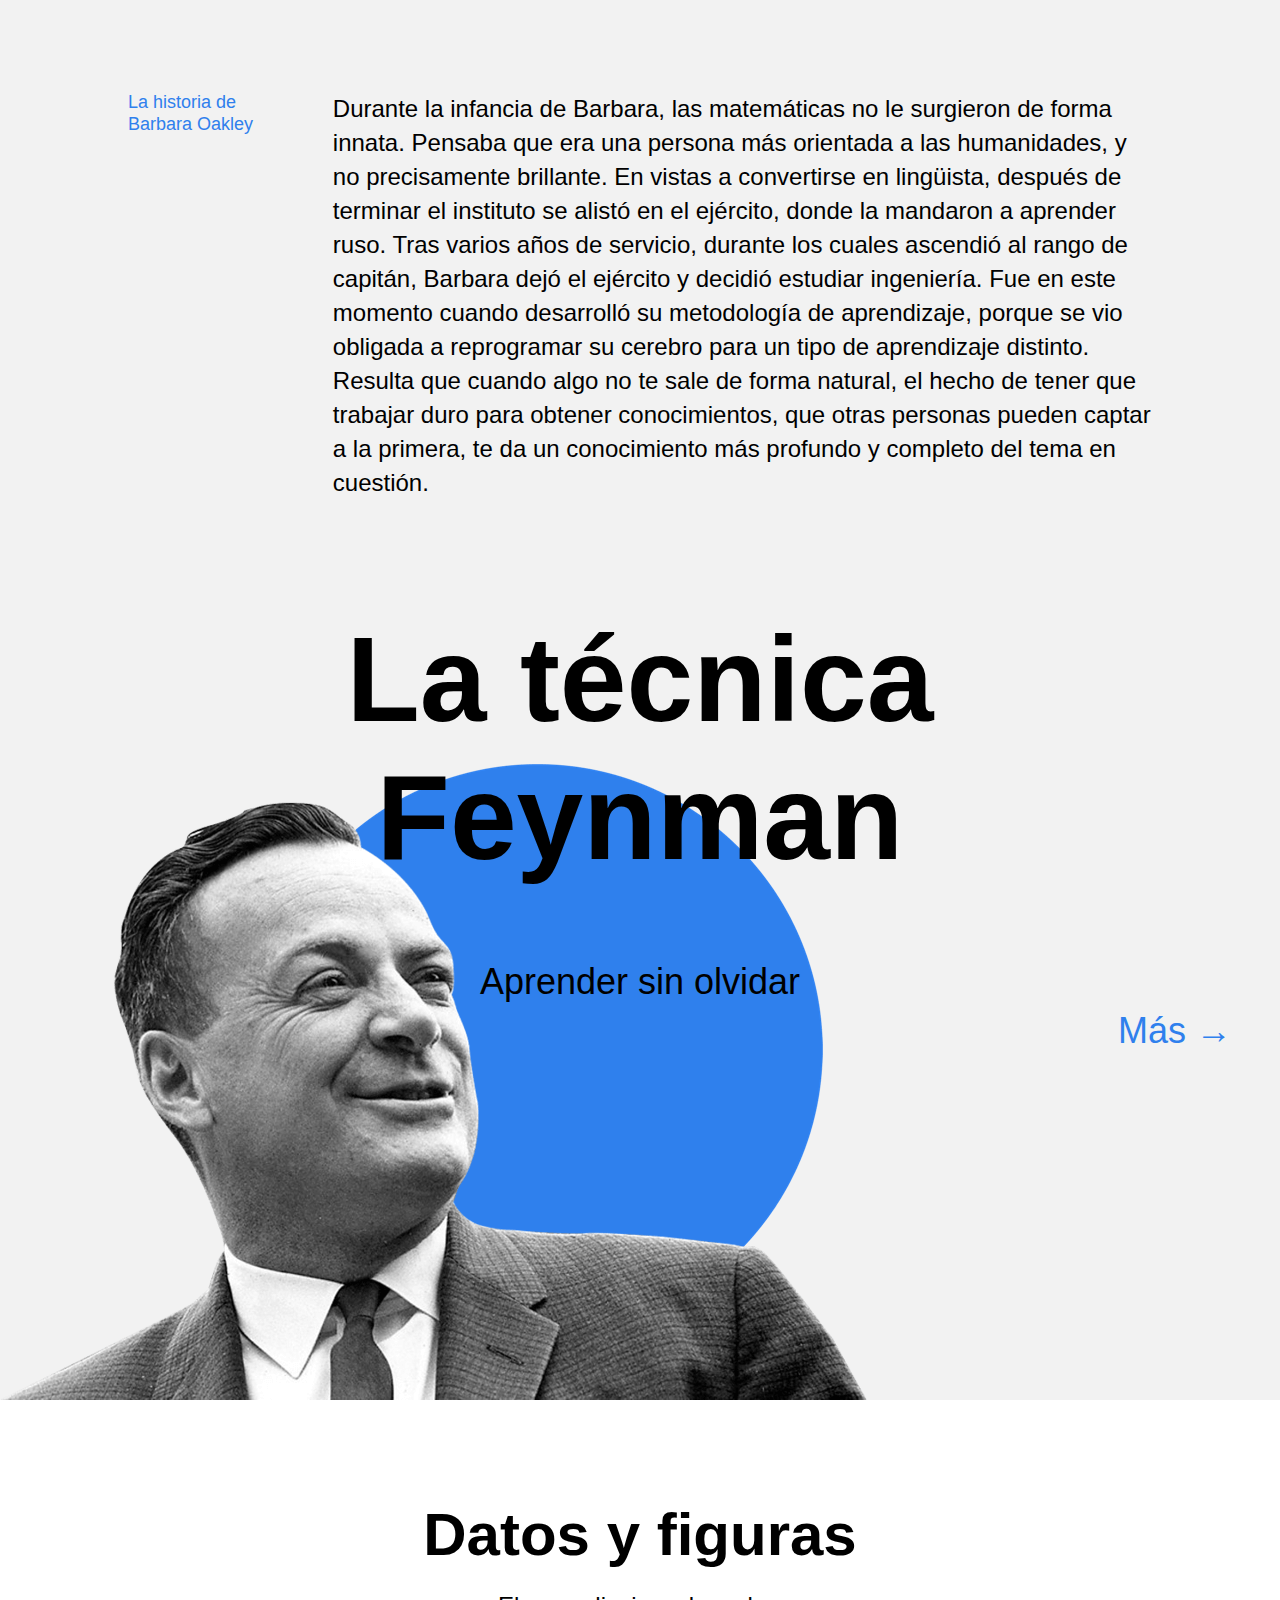
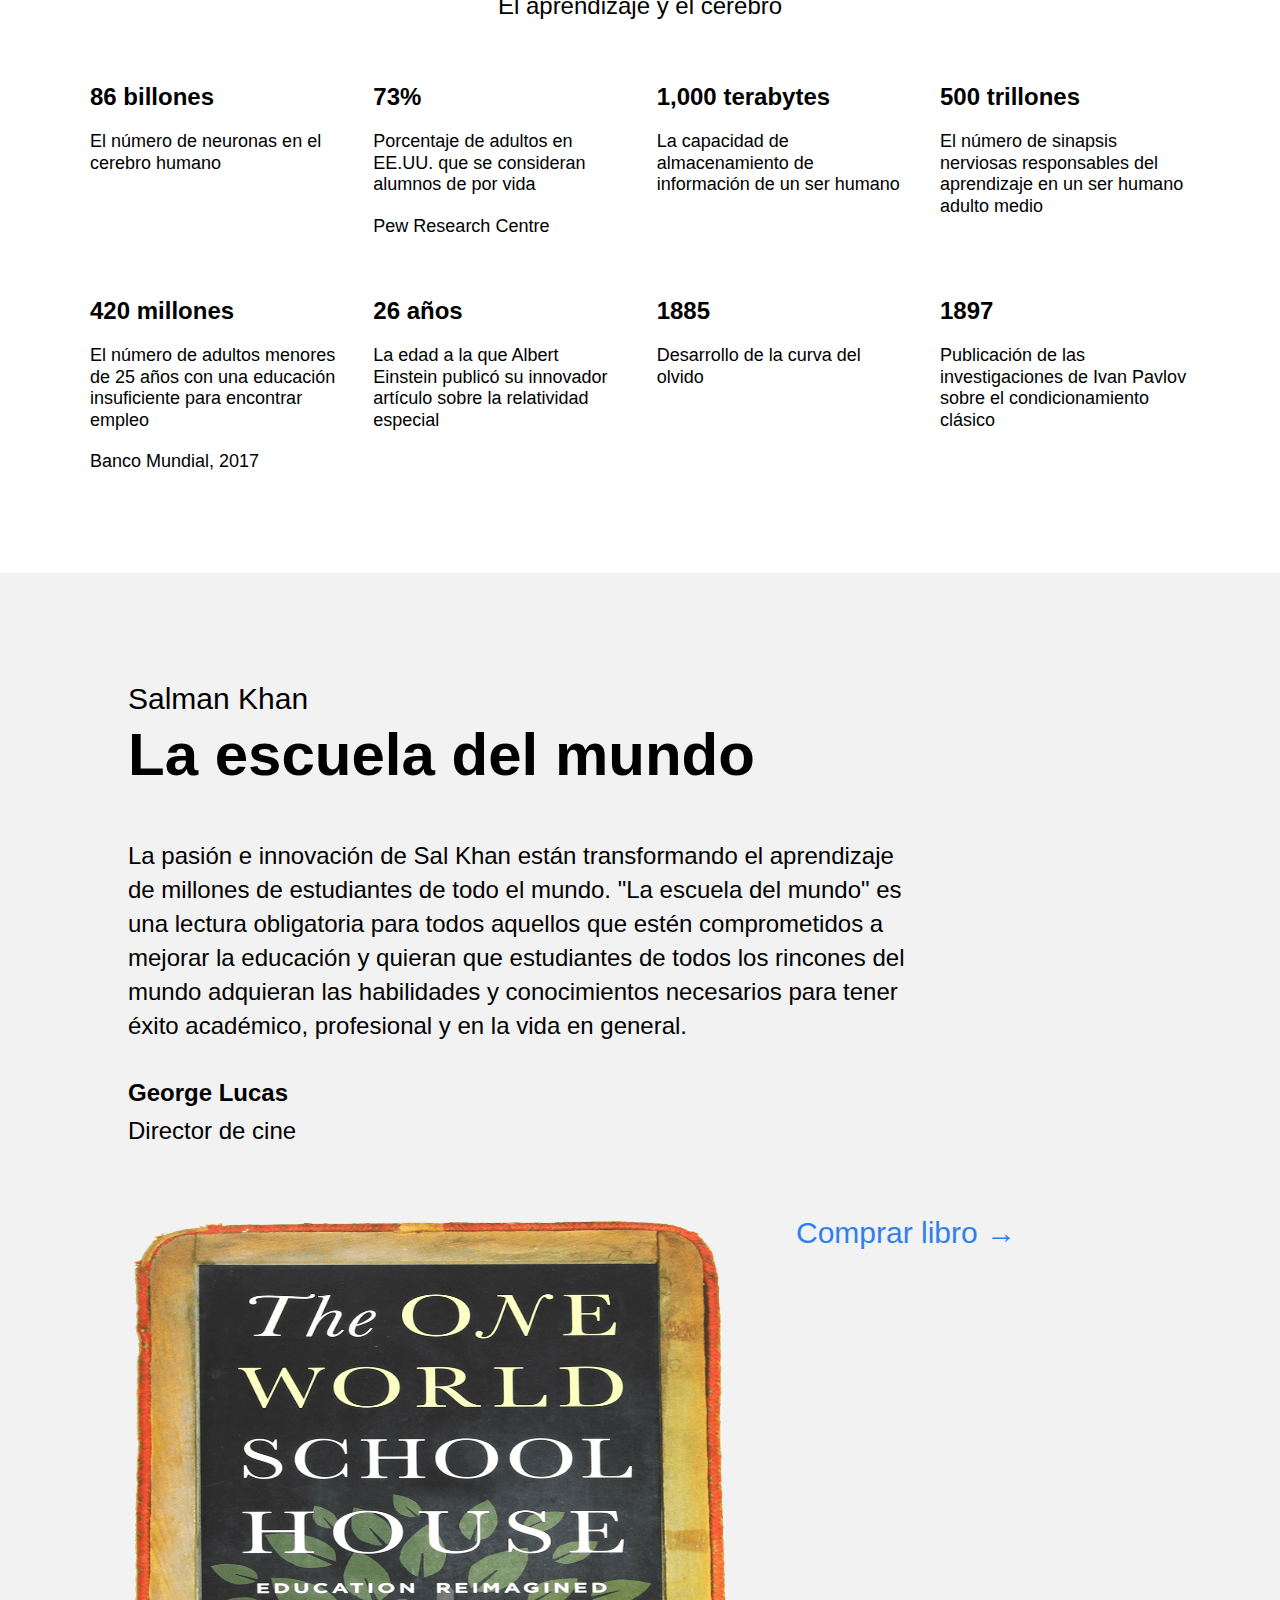
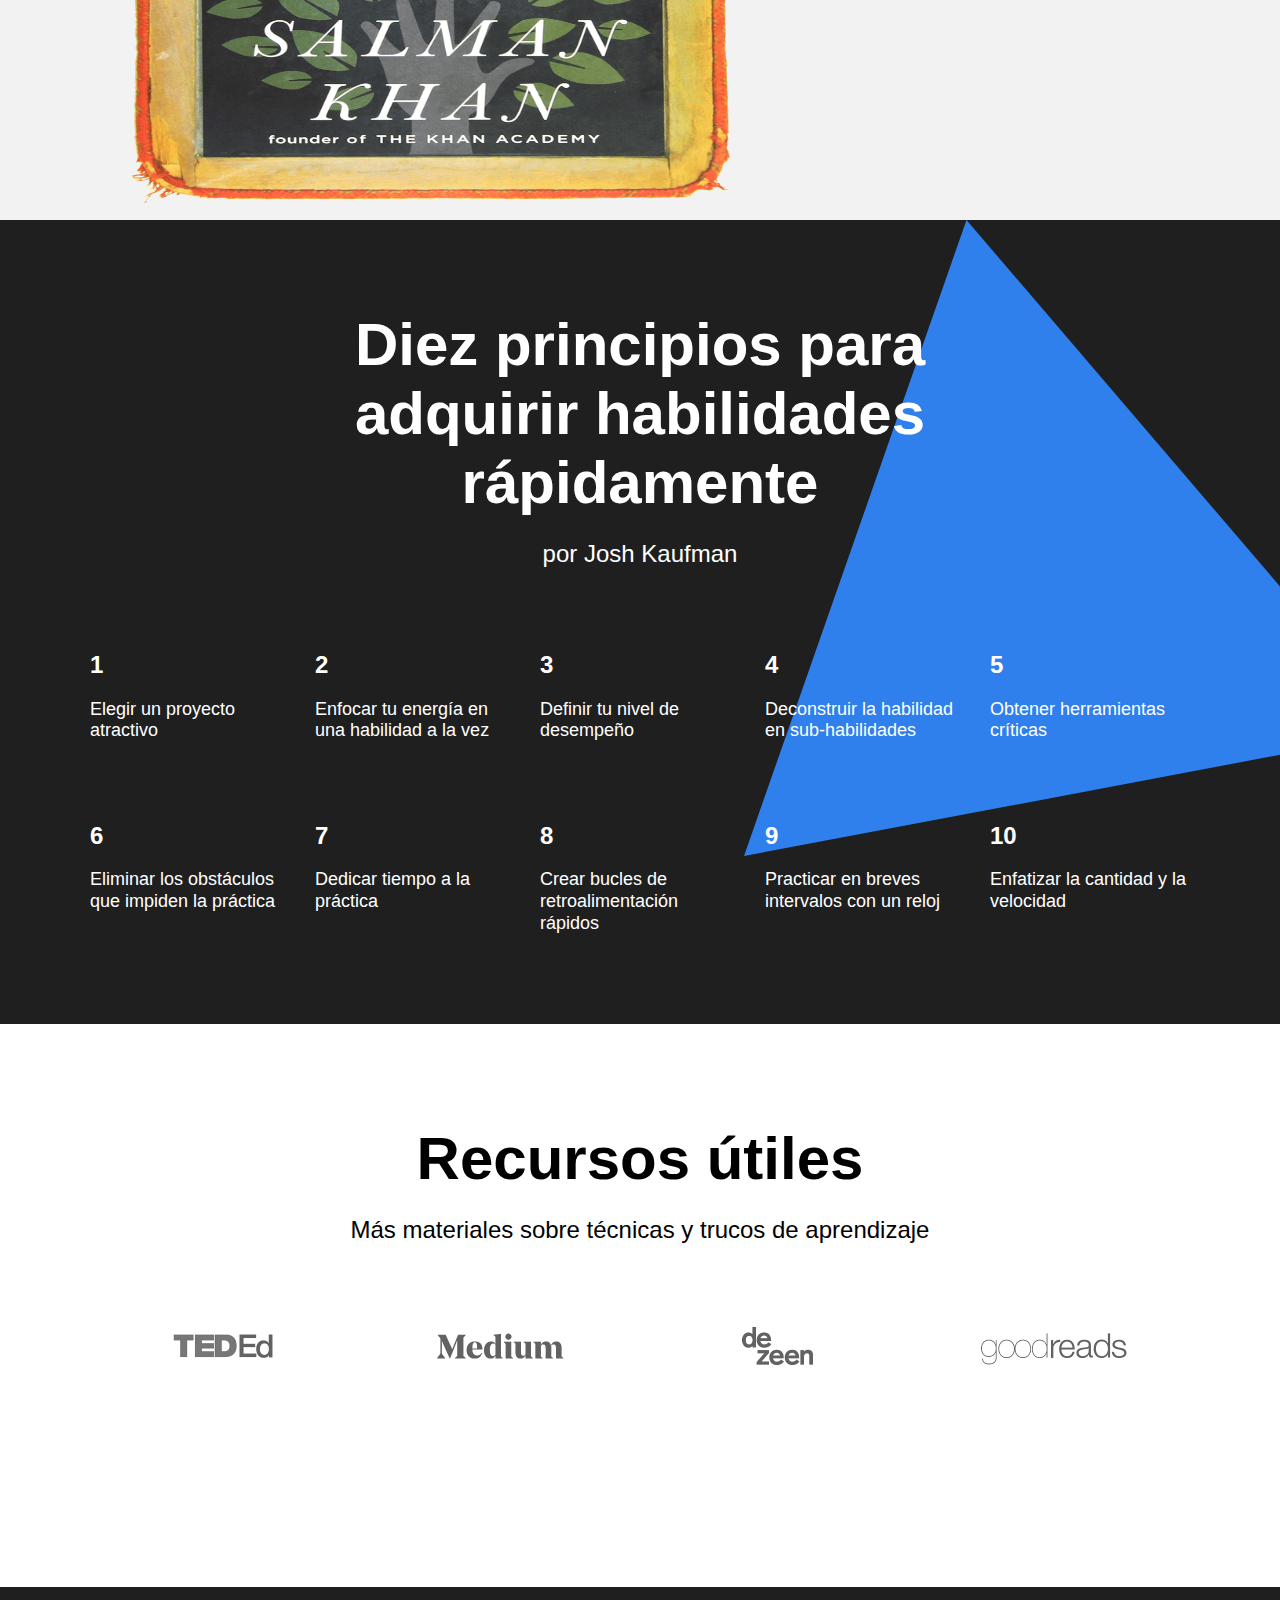
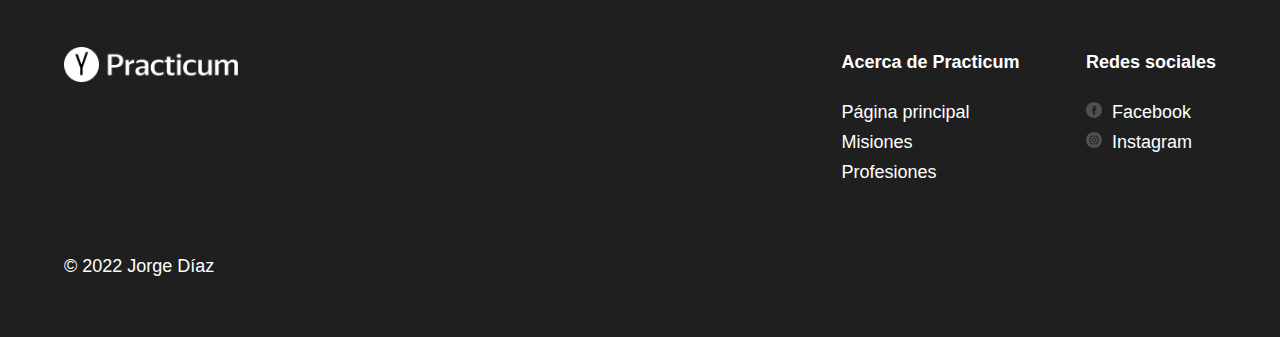
==== commit 56248177: "solve and finish block techniques, add routes for links and remove no-right-margin modifiers using g" ====
--- a/pages/index.html
+++ b/pages/index.html
@@ -15,7 +15,7 @@
       <div class="logo logo_place_header"></div>
       <h1 class="header__title">Aprender a aprender</h1>
       <h2 class="header__subtitle">Las técnicas de aprendizaje más eficaces y avanzadas que puedes aplicar en tu vida diaria.
-        <a class="header__link" href="#">Más información →</a>
+        <a class="header__link" href="#tecnicas-de-aprendizaje">Más información →</a>
       </h2>
       <img class="header__main-illustration" src="../images/header-image.png" alt="Imagen del encabezado, mujer con abrigo y botas de pie sobre una montaña reflexionando">
       <div class="header__square rotation"></div>
@@ -36,7 +36,7 @@
         </div>
       </section>
 
-      <section class="techniques">
+      <section class="techniques" id="tecnicas-de-aprendizaje">
         <h3 class="section-title techniques__title">Técnicas de aprendizaje</h3>
         <h4 class="section-subtitle techniques__subtitle">Cinco estrategias por Barbara Oakley</h4>
         <div class="cards">
@@ -50,7 +50,7 @@
             <h5 class="cards__title">Usa el recuerdo</h5>
             <p class="cards__description">Mejorar tu capacidad de recordar piezas clave de información ayuda a conectar diferentes áreas del cerebro.</p>
           </div>
-          <div class="cards__item cards__item_no-right-margin">
+          <div class="cards__item">
             <img class="cards__image" src="../images/cards-interleaving.png" alt="Vista panorámica interna del centro de una estación de trenes">
             <h5 class="cards__title">Alterna</h5>
             <p class="cards__description">Cuando aprendes múltiples habilidades al mismo tiempo, estas se refuerzan mutuamente.</p>
@@ -73,7 +73,7 @@
         <h4 class="section-subtitle">Para los amantes de la procrastinación</h4>
         <div class="video__iframes">
           <iframe class="video__iframe" src="https://www.youtube.com/embed/5MgBikgcWnY" allowfullscreen></iframe>
-          <iframe class="video__iframe video__iframe_no-right-margin" src="https://www.youtube.com/embed/arj7oStGLkU" allowfullscreen></iframe>
+          <iframe class="video__iframe" src="https://www.youtube.com/embed/arj7oStGLkU" allowfullscreen></iframe>
         </div>
       </section>
 
@@ -89,7 +89,7 @@
       <section class="feynman">
         <h3 class="feynman__title">La técnica Feynman</h3>
         <h4 class="feynman__subtitle">Aprender sin olvidar</h4>
-        <a class="feynman__link" href="#">Más →</a>
+        <a class="feynman__link" href="https://blog.educalive.com/tecnica-feynman-metodo-para-estudiar-mejor/" target="_blank">Más →</a>
         <img class="feynman__image" src="../images/feynman.png" alt="Una imagen de Richard Feynman, físico cuántico de fama mundial. La técnica Feynman se deriva de sus métodos de estudio cuando era estudiante en Princeton.">
       </section>
 
@@ -143,7 +143,7 @@
           <h6 class="khan__quote-author-subline">Director de cine</h6>
           <div class="khan__book-container">
             <img class="khan__book-pic" src="../images/khan-book-2.png" alt="Portada del libro 'La escuela del mundo' de Salman Khan">
-            <a class="khan__buy-link" href="#">Comprar libro →</a>
+            <a class="khan__buy-link" href="https://www.google.com/search?q=La+escuela+del+mundo+Salman+Khan&sa=X&biw=1280&bih=702&tbm=shop&ei=hdGjYrj2JbTWkPIP0f-GgAM&ved=0ahUKEwj4zLTegqT4AhU0K0QIHdG_ATAQ4dUDCAY&uact=5&oq=La+escuela+del+mundo+Salman+Khan&gs_lcp=Cgtwcm9kdWN0cy1jYxADOgQIIRAKSgQIQRgBUP8JWPkwYPE1aAFwAHgBgAHiAYgByS-SAQYyLjQyLjGYAQCgAQHAAQE&sclient=products-cc" target="_blank">Comprar libro →</a>
           </div>
         </div>
       </section>
@@ -200,10 +200,10 @@
         <h3 class="section-title resources__title">Recursos útiles</h3>
         <h4 class="section-subtitle resources__subtitle">Más materiales sobre técnicas y trucos de aprendizaje</h4>
         <div class="resources__logo-zone">
-          <a class="resources__logo" href="#"><img class="resources__logo" src="../images/logo/resources-tedED.png" alt="Logo de TEDEd"></a>
-          <a class="resources__logo" href="#"><img class="resources__logo" src="../images/logo/resources-Medium.png" alt="Logo de Medium"></a>
-          <a class="resources__logo" href="#"><img class="resources__logo" src="../images/logo/resources-dezeen.png" alt="Logo de Dezeen"></a>
-          <a class="resources__logo" href="#"><img class="resources__logo" src="../images/logo/resources-goodreads.png" alt="Logo de GoodReads"></a>
+          <a class="resources__logo" href="https://ed.ted.com/" target="_blank"><img class="resources__logo" src="../images/logo/resources-tedED.png" alt="Logo de TEDEd"></a>
+          <a class="resources__logo" href="https://medium.com/" target="_blank"><img class="resources__logo" src="../images/logo/resources-Medium.png" alt="Logo de Medium"></a>
+          <a class="resources__logo" href="https://www.dezeen.com/" target="_blank"><img class="resources__logo" src="../images/logo/resources-dezeen.png" alt="Logo de Dezeen"></a>
+          <a class="resources__logo" href="https://www.goodreads.com/" target="_blank"><img class="resources__logo" src="../images/logo/resources-goodreads.png" alt="Logo de GoodReads"></a>
         </div>
       </section>
 
@@ -219,13 +219,13 @@
           <h4 class="footer__column-heading">Acerca de Practicum</h4>
           <ul class="footer__columns_content_about">
             <li class="footer__list">
-              <a class="footer__column-link" href="#">Página principal</a>
-            </li>
-            <li class="footer__list">
-              <a class="footer__column-link" href="#">Misiones</a>
-            </li>
-            <li class="footer__list">
-              <a class="footer__column-link" href="#">Profesiones</a>
+              <a class="footer__column-link" href="https://practicum.com/es-mex/" target="_blank">Página principal</a>
+            </li>
+            <li class="footer__list">
+              <a class="footer__column-link" href="https://practicum.com/es-mex/about/" target="_blank">Misiones</a>
+            </li>
+            <li class="footer__list">
+              <a class="footer__column-link" href="https://practicum.com/es-mex/#bootcamp" target="_blank">Profesiones</a>
             </li>
           </ul>
         </div>
@@ -233,10 +233,10 @@
           <h4 class="footer__column-heading">Redes sociales</h4>
           <ul class="footer__columns_content_social">
             <li class="footer__list">
-              <a class="footer__column-link" href="#"><img class="footer__social-icons" src="../images/facebook_white.svg" alt="Icono de Facebook">Facebook</a>
-            </li>
-            <li class="footer__list">
-              <a class="footer__column-link" href="#"><img class="footer__social-icons" src="../images/instagram_white.svg" alt="Icono de Instagram">Instagram</a>
+              <a class="footer__column-link" href="https://www.facebook.com/practicum.latam/" target="_blank"><img class="footer__social-icons" src="../images/facebook_white.svg" alt="Icono de Facebook">Facebook</a>
+            </li>
+            <li class="footer__list">
+              <a class="footer__column-link" href="https://www.instagram.com/practicum.latam/" target="_blank"><img class="footer__social-icons" src="../images/instagram_white.svg" alt="Icono de Instagram">Instagram</a>
             </li>
           </ul>
         </div>
--- a/pages/index.css
+++ b/pages/index.css
@@ -27,14 +27,12 @@
 @import url("../blocks/techniques/__subtitle/techniques__subtitle.css");
 @import url("../blocks/cards/cards.css");
 @import url("../blocks/cards/__item/cards__item.css");
-@import url("../blocks/cards/__item/_no-right-margin/cards__item_no-right-margin.css");
 @import url("../blocks/cards/__image/cards__image.css");
 @import url("../blocks/cards/__title/cards__title.css");
 @import url("../blocks/cards/__description/cards__description.css");
 @import url("../blocks/video/video.css");
 @import url("../blocks/video/__iframes/video__iframes.css");
 @import url("../blocks/video/__iframe/video__iframe.css");
-@import url("../blocks/video/__iframe/_no-right-margin/video__iframe_no-right-margin.css");
 @import url("../blocks/oakley/oakley.css");
 @import url("../blocks/feynman/feynman.css");
 @import url("../blocks/feynman/__title/feynman__title.css");
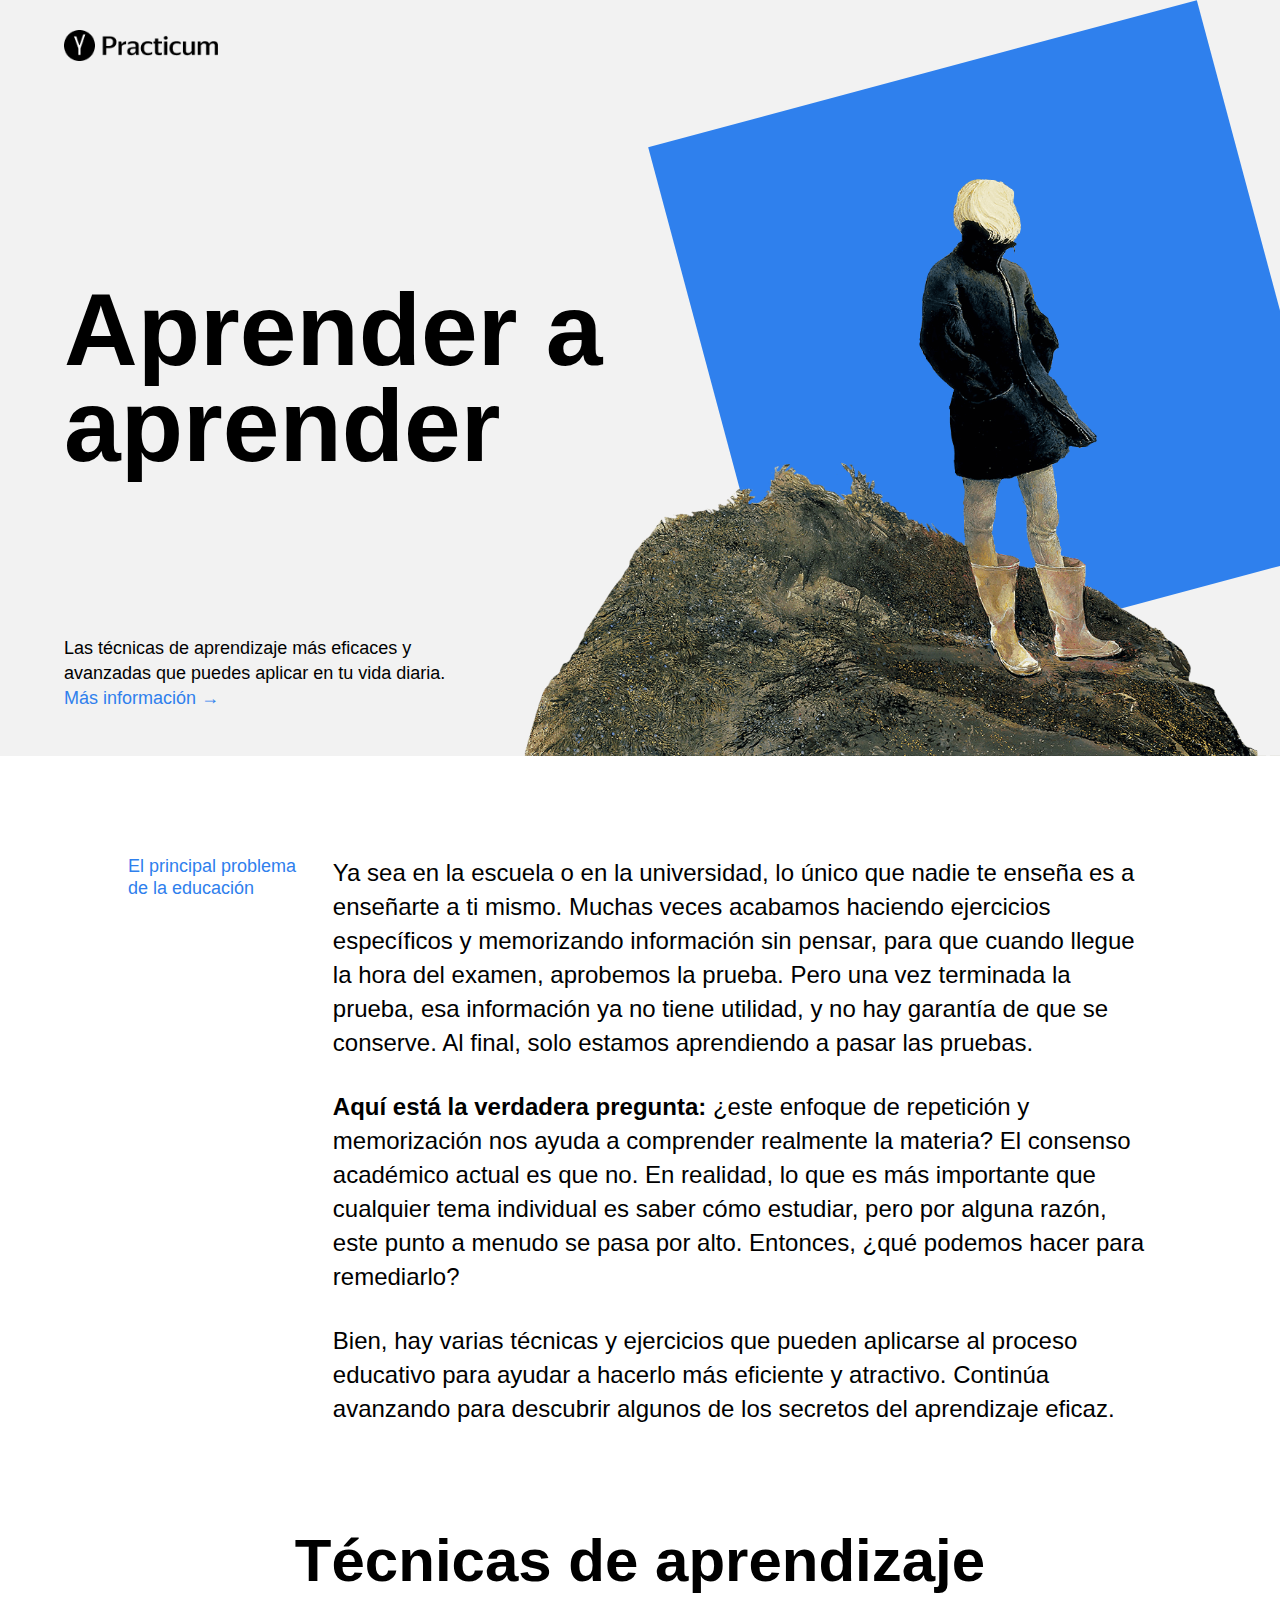
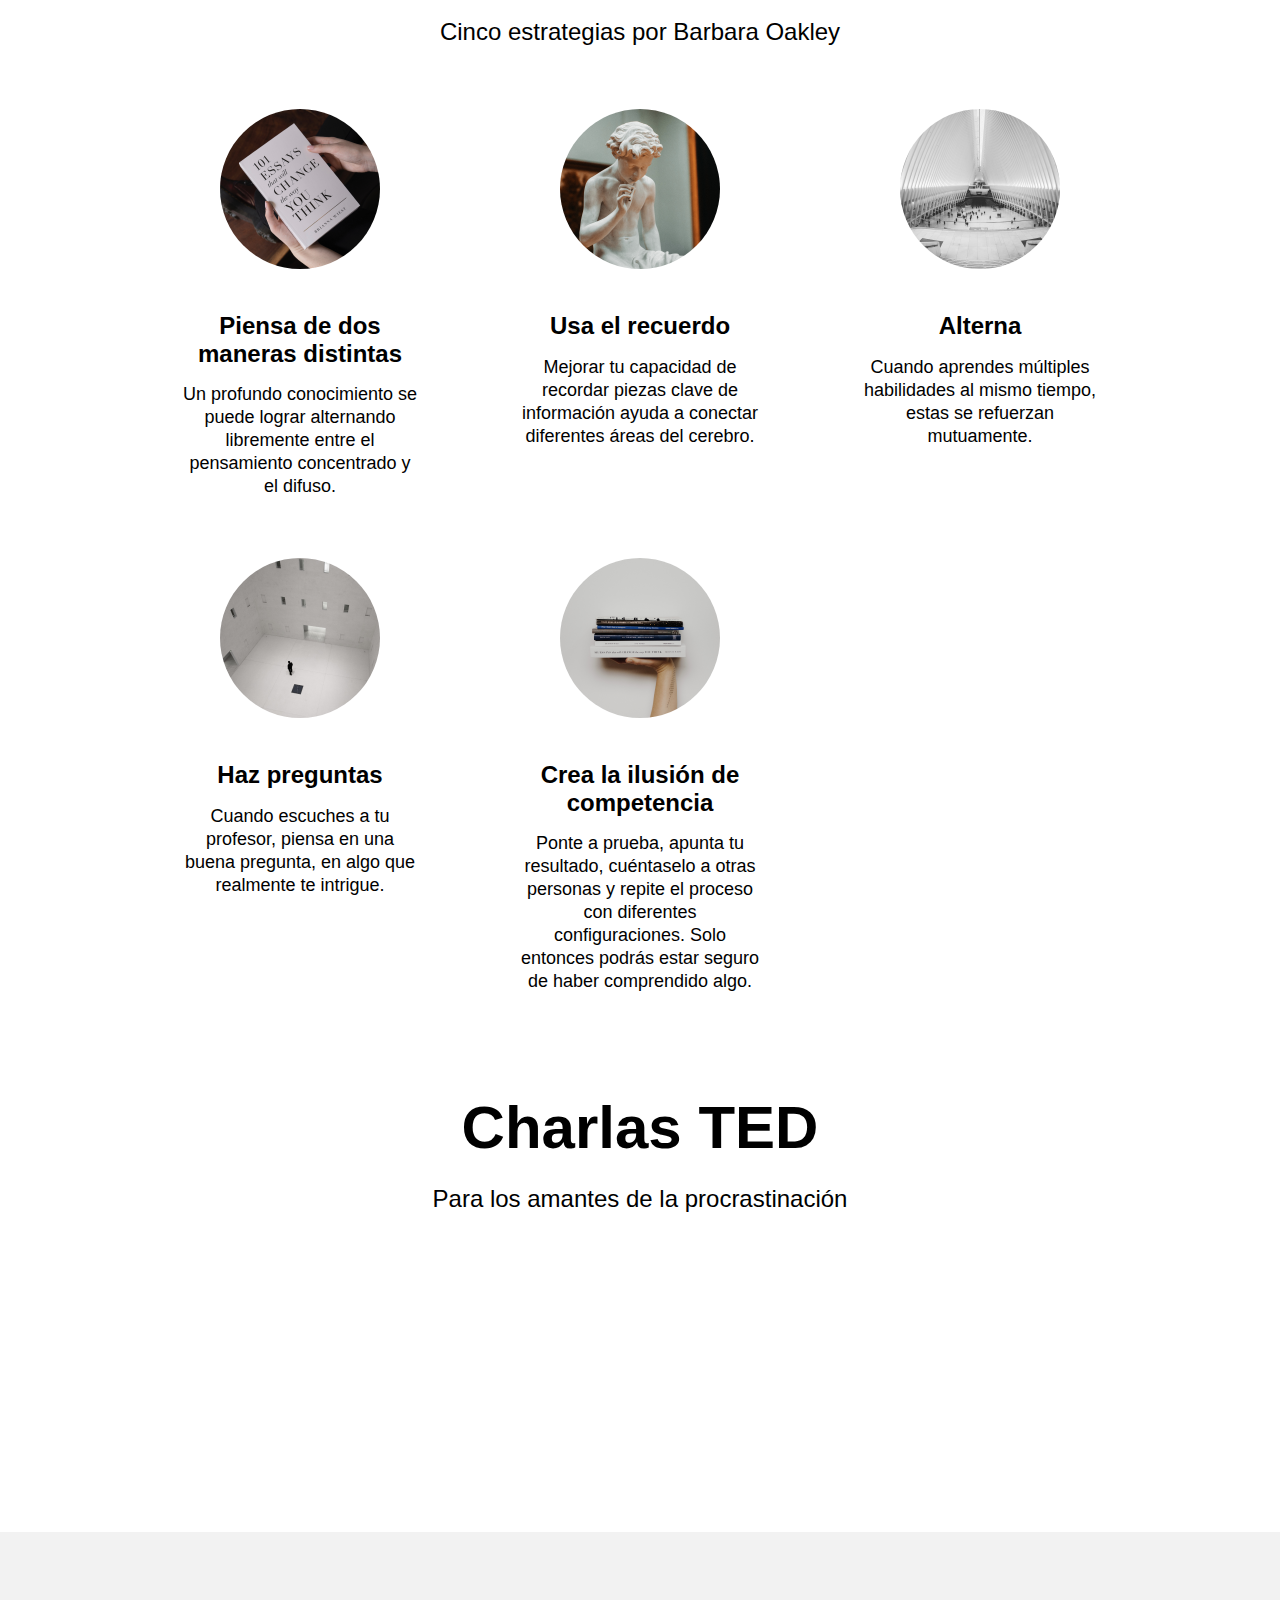
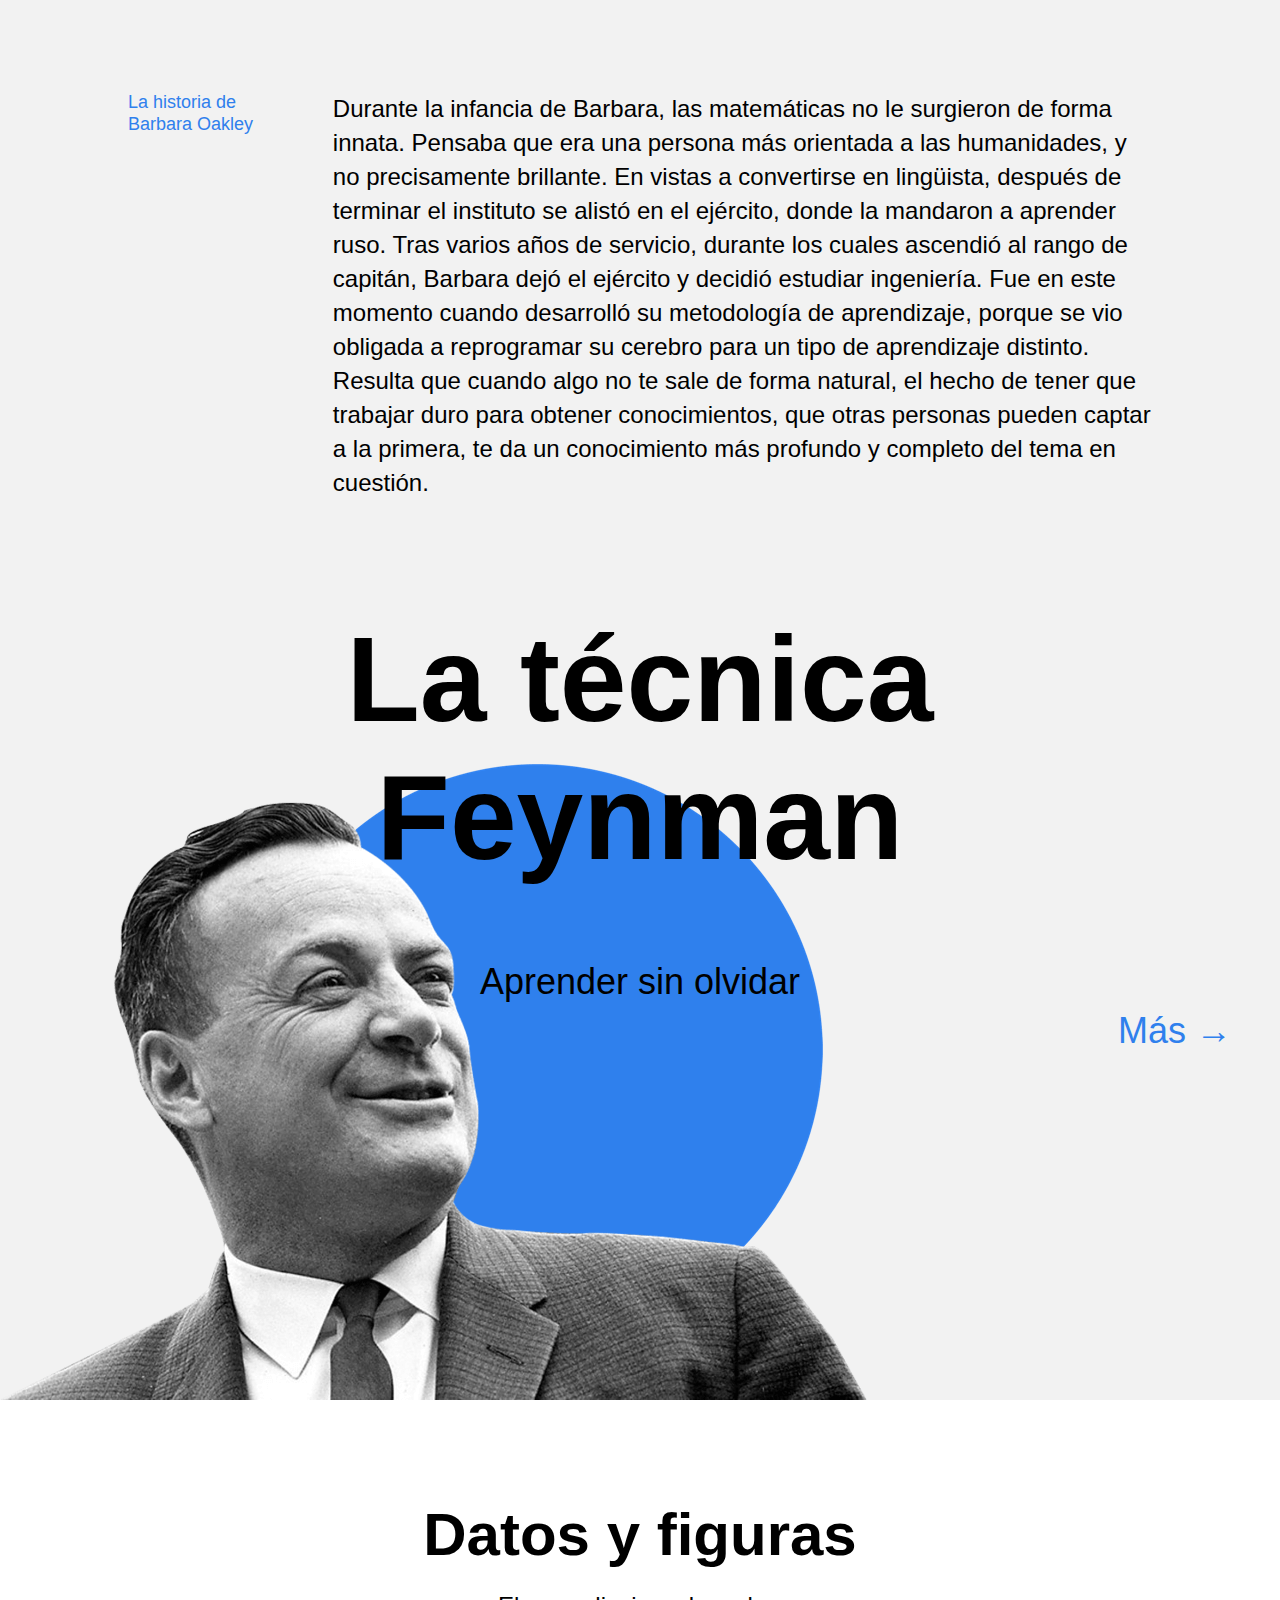
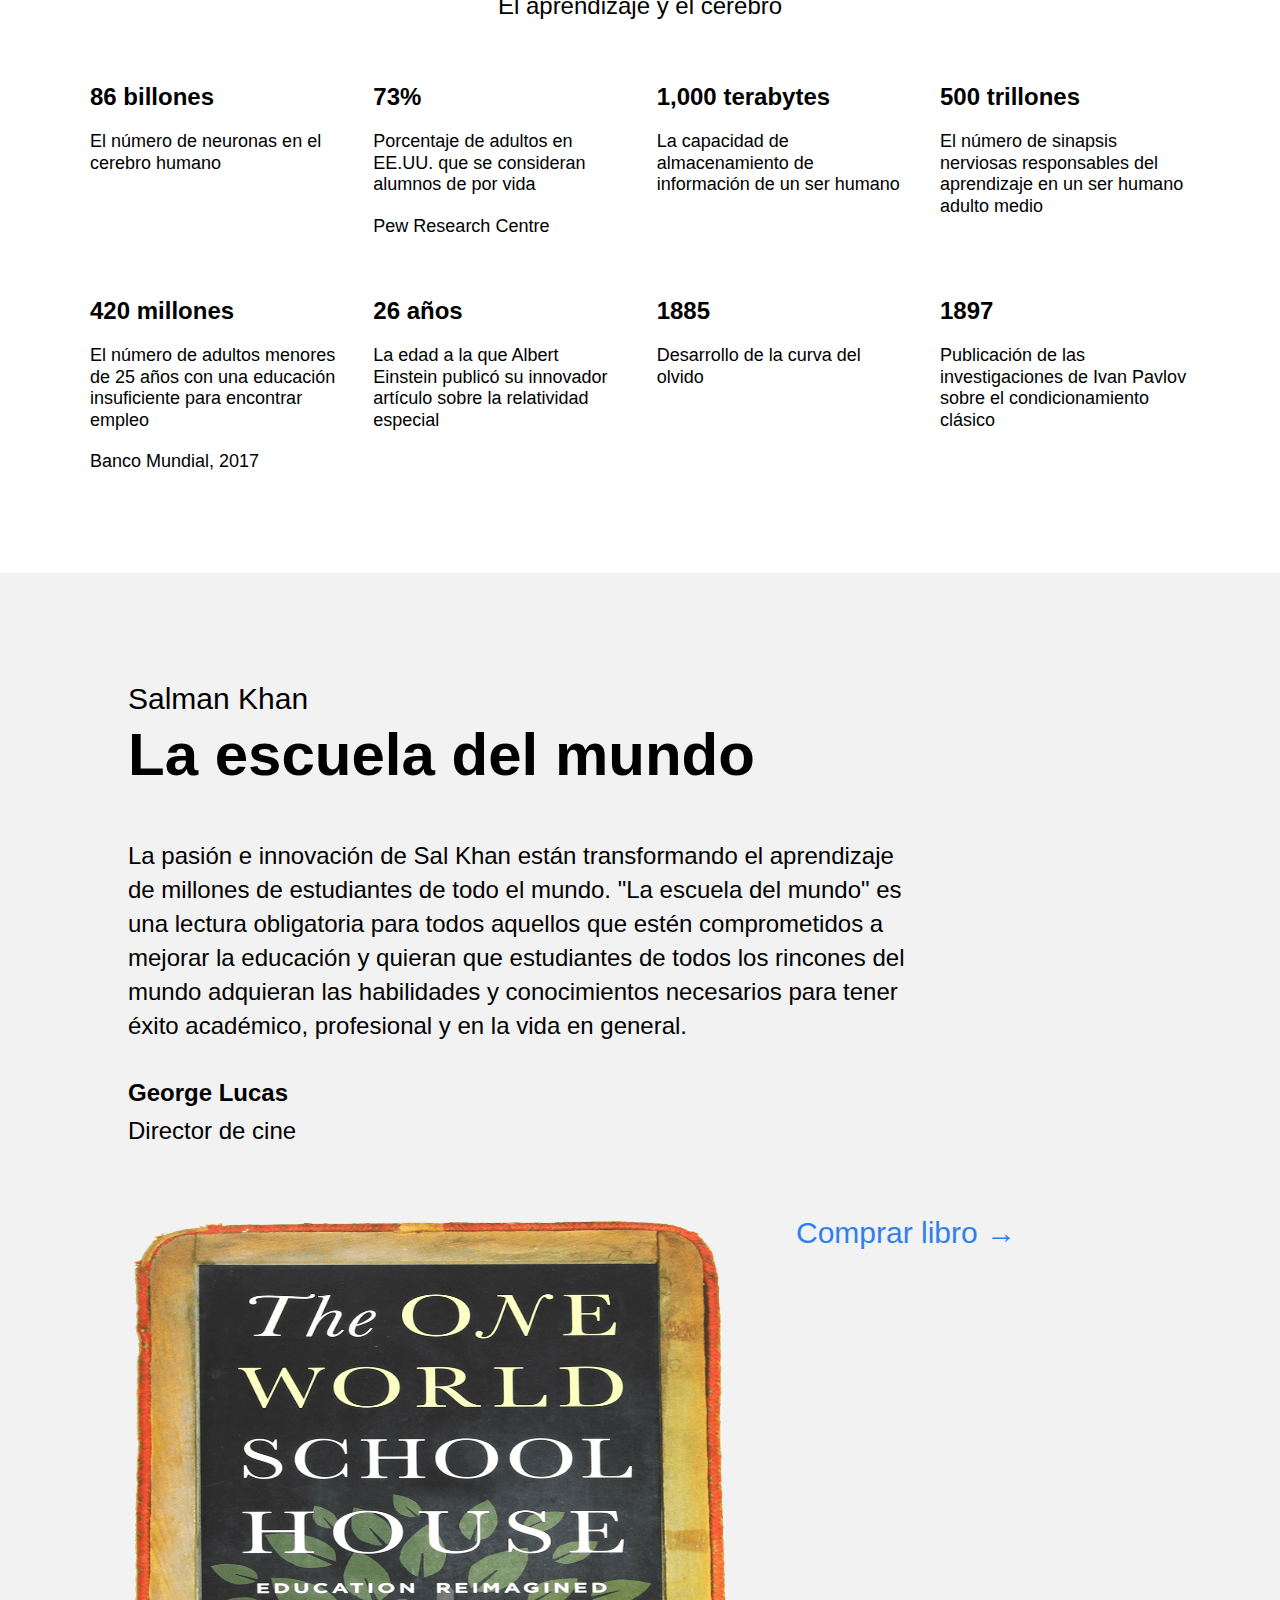
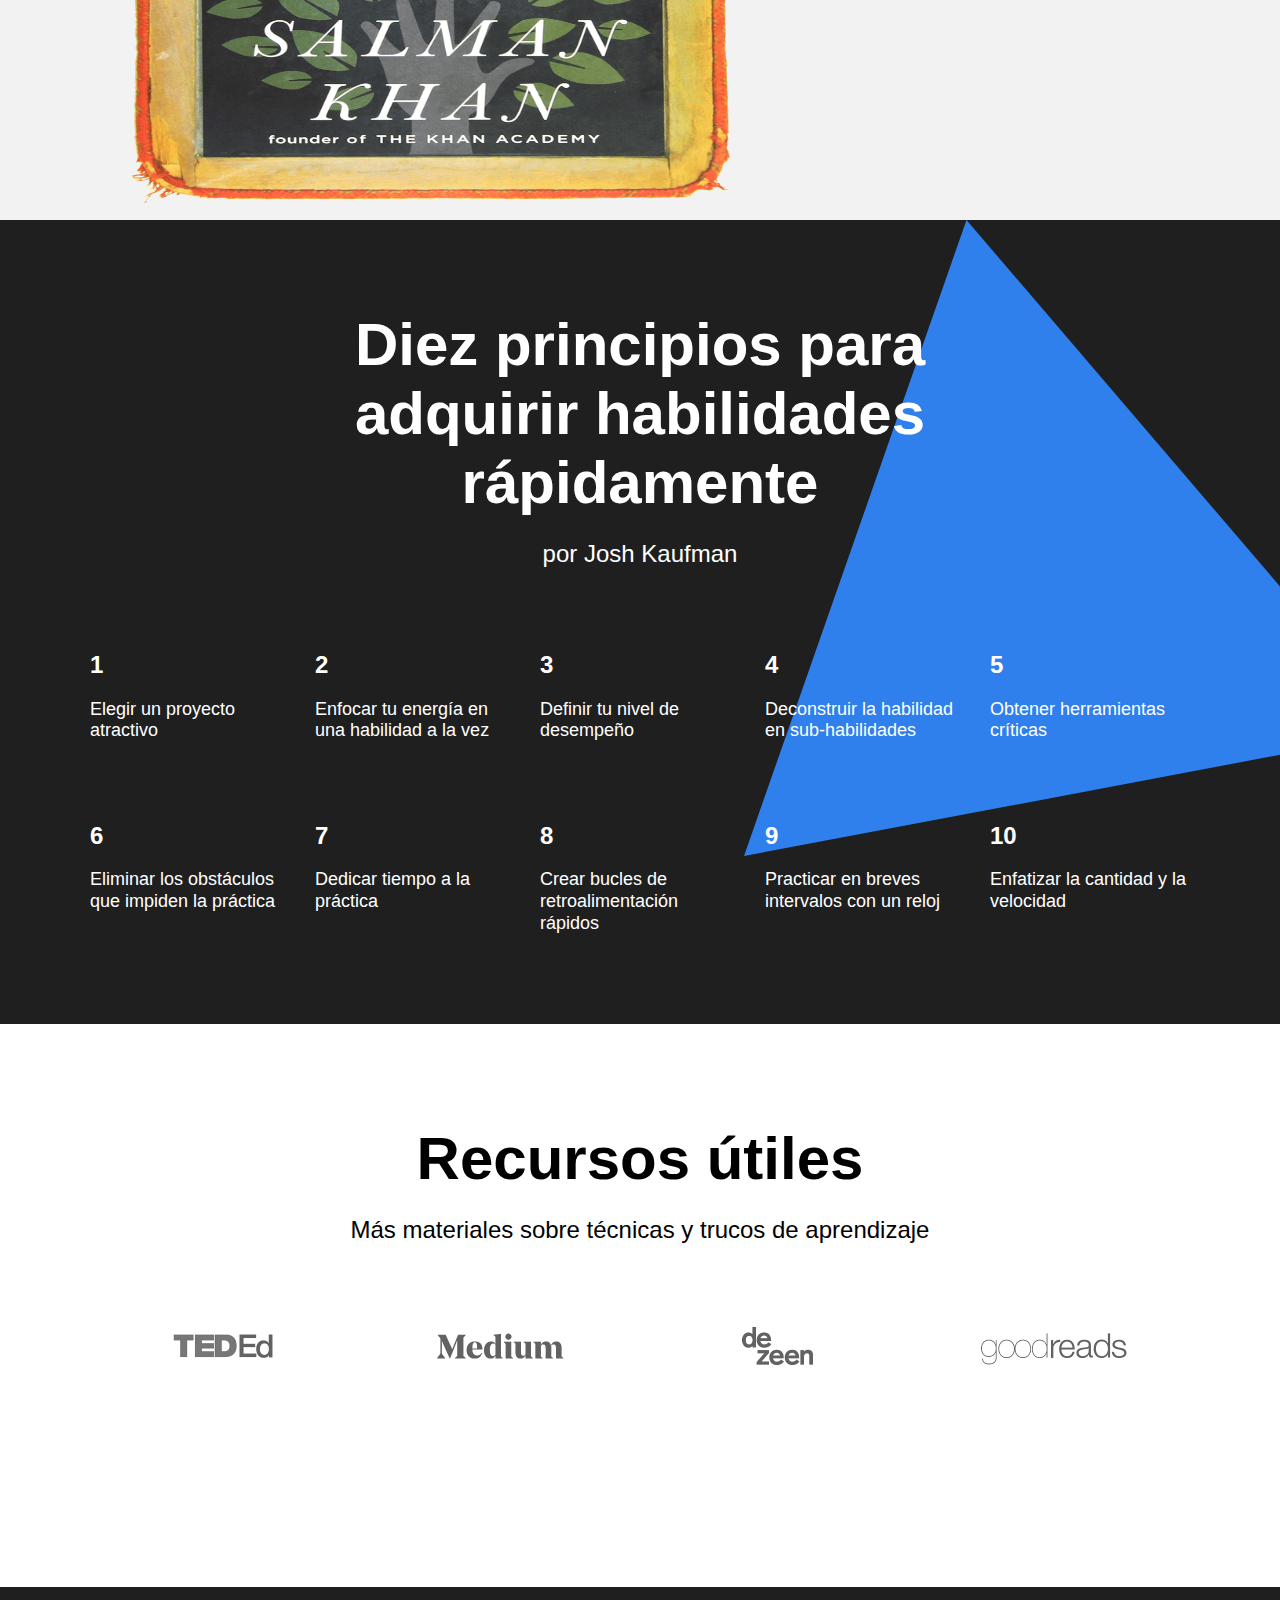
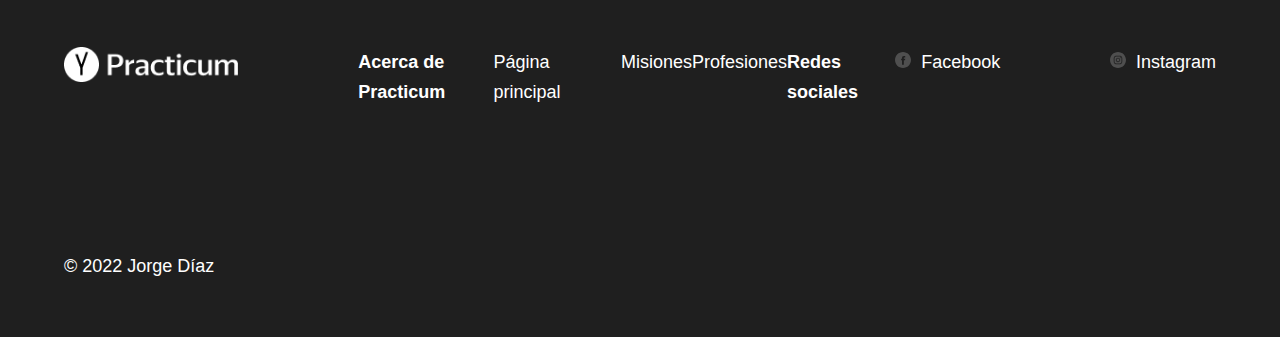
==== commit 0e6c588c: "Add footer__columns class to footer__columns_modifiers elements on html" ====
--- a/pages/index.html
+++ b/pages/index.html
@@ -84,6 +84,7 @@
             <p class="two-columns__paragraph">Durante la infancia de Barbara, las matemáticas no le surgieron de forma innata. Pensaba que era una persona más orientada a las humanidades, y no precisamente brillante. En vistas a convertirse en lingüista, después de terminar el instituto se alistó en el ejército, donde la mandaron a aprender ruso. Tras varios años de servicio, durante los cuales ascendió al rango de capitán, Barbara dejó el ejército y decidió estudiar ingeniería. Fue en este momento cuando desarrolló su metodología de aprendizaje, porque se vio obligada a reprogramar su cerebro para un tipo de aprendizaje distinto. Resulta que cuando algo no te sale de forma natural, el hecho de tener que trabajar duro para obtener conocimientos, que otras personas pueden captar a la primera, te da un conocimiento más profundo y completo del tema en cuestión.</p>
             <p class="two-columns__paragraph"></p>
           </div>
+        </div>
       </section>
 
       <section class="feynman">
@@ -211,13 +212,13 @@
 
     <footer class="footer">
       <div class="footer__columns">
-        <div class="footer__columns_content_copyright">
+        <div class="footer__columns footer__columns_content_copyright">
           <div class="logo logo_place_footer"></div>
           <div class="footer__author">&#169; 2022 Jorge Díaz</div>
         </div>
-        <div class="footer__columns_content_about">
+        <div class="footer__columns footer__columns_content_about">
           <h4 class="footer__column-heading">Acerca de Practicum</h4>
-          <ul class="footer__columns_content_about">
+          <ul class="footer__columns footer__columns_content_about">
             <li class="footer__list">
               <a class="footer__column-link" href="https://practicum.com/es-mex/" target="_blank">Página principal</a>
             </li>
@@ -229,9 +230,9 @@
             </li>
           </ul>
         </div>
-        <div class="footer__columns_content_social">
+        <div class="footer__columns footer__columns_content_social">
           <h4 class="footer__column-heading">Redes sociales</h4>
-          <ul class="footer__columns_content_social">
+          <ul class="footer__columns footer__columns_content_social">
             <li class="footer__list">
               <a class="footer__column-link" href="https://www.facebook.com/practicum.latam/" target="_blank"><img class="footer__social-icons" src="../images/facebook_white.svg" alt="Icono de Facebook">Facebook</a>
             </li>
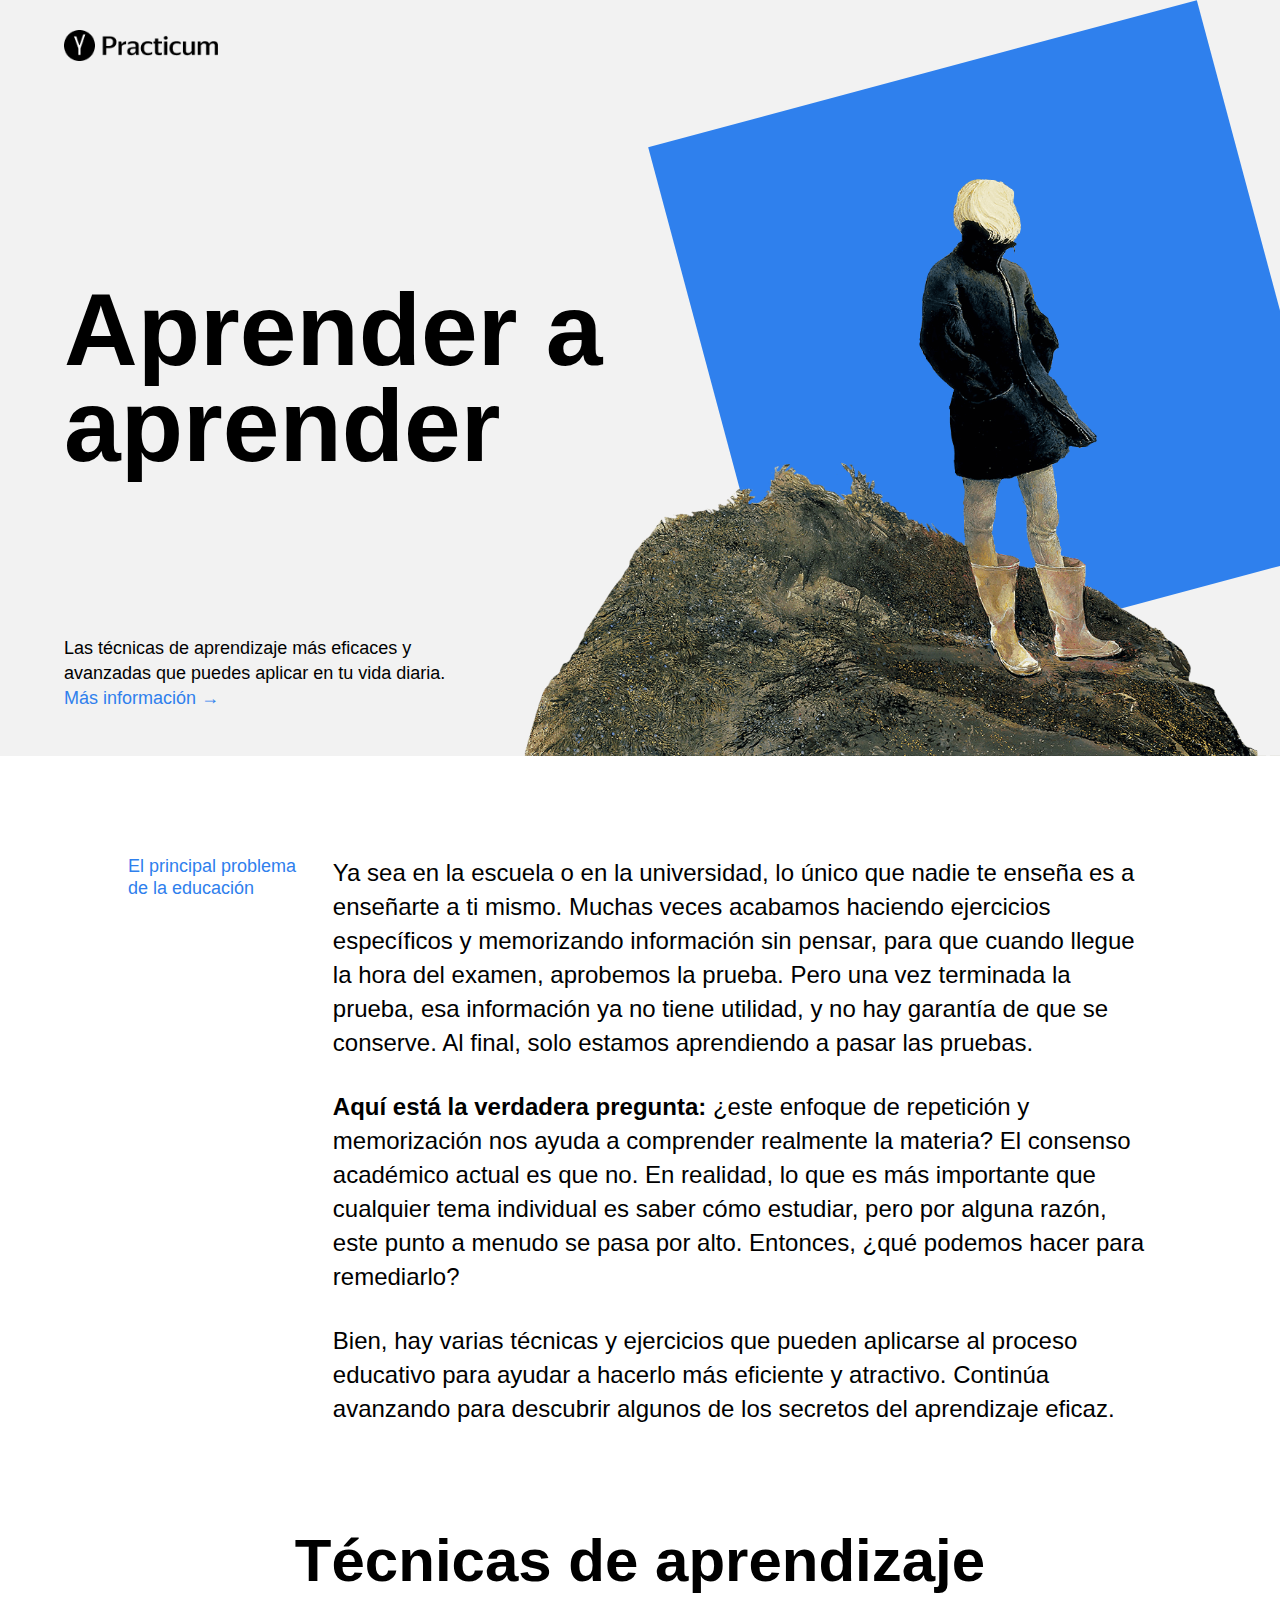
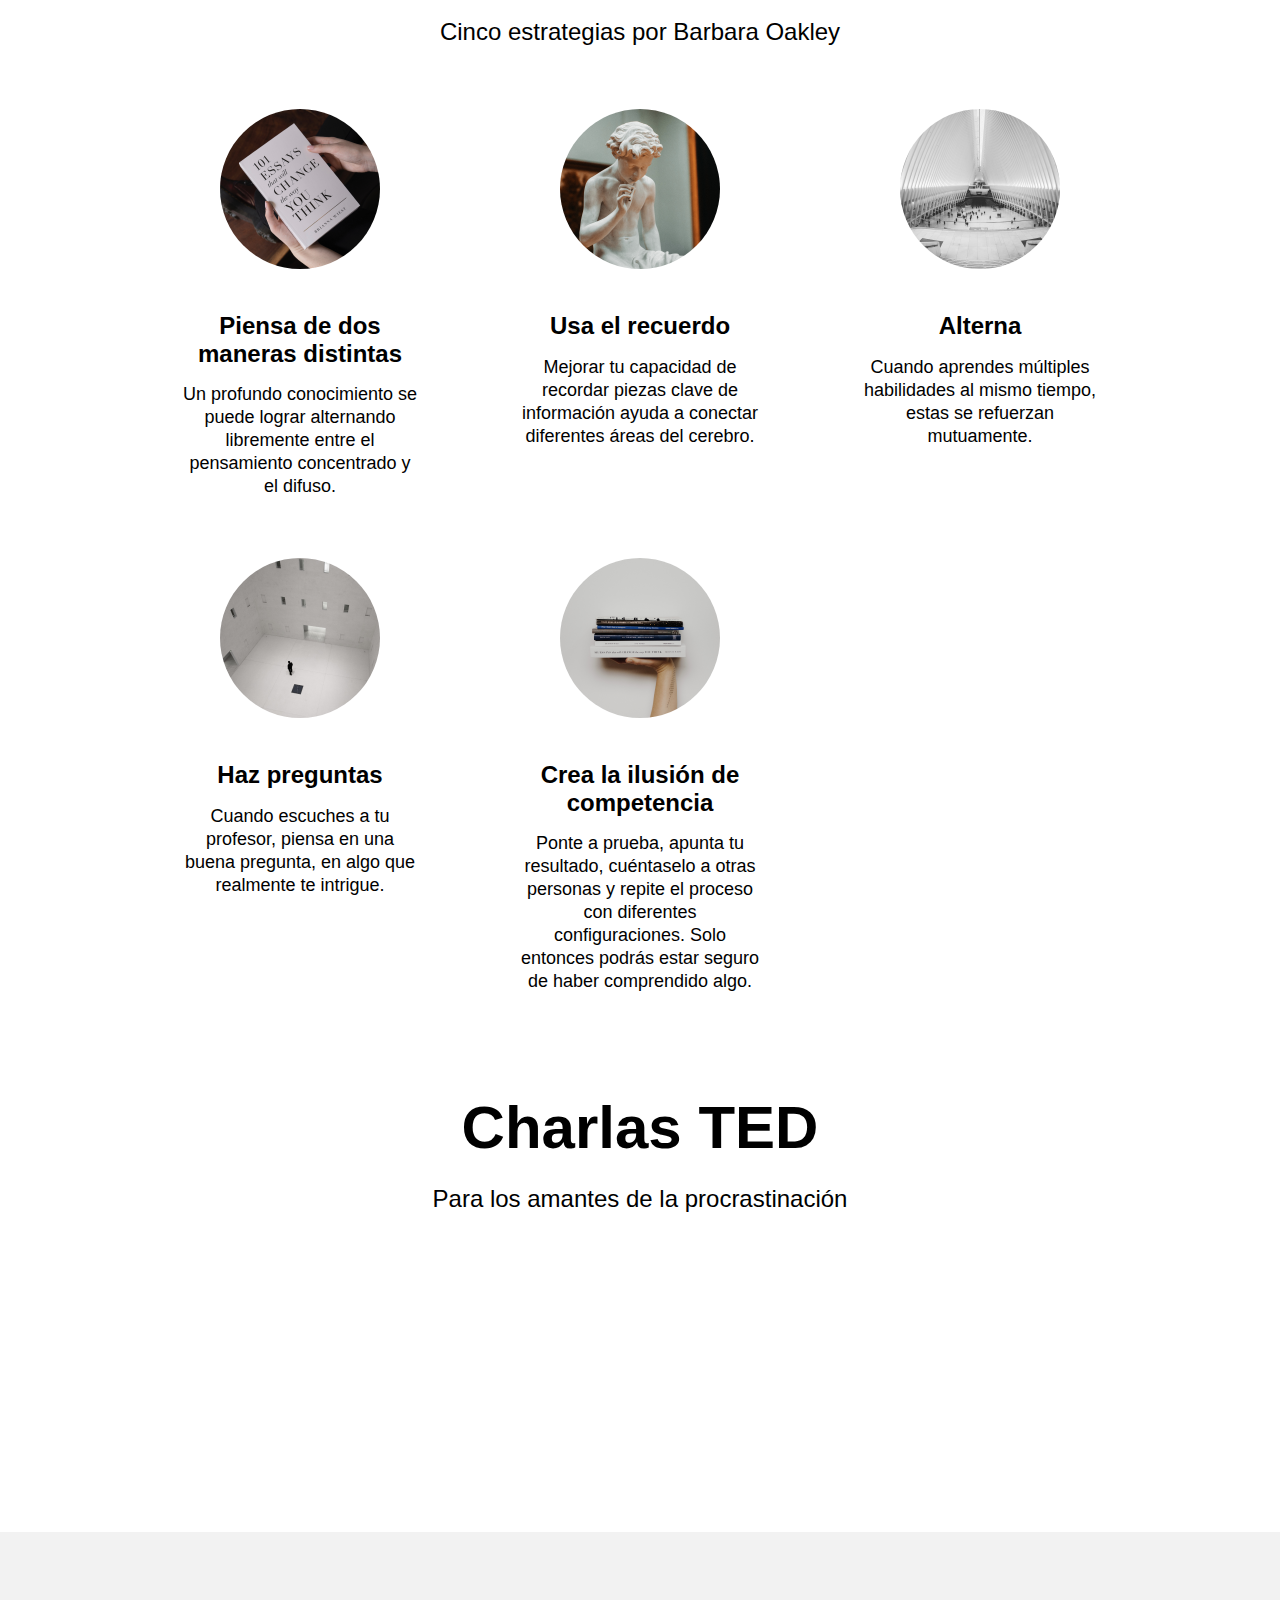
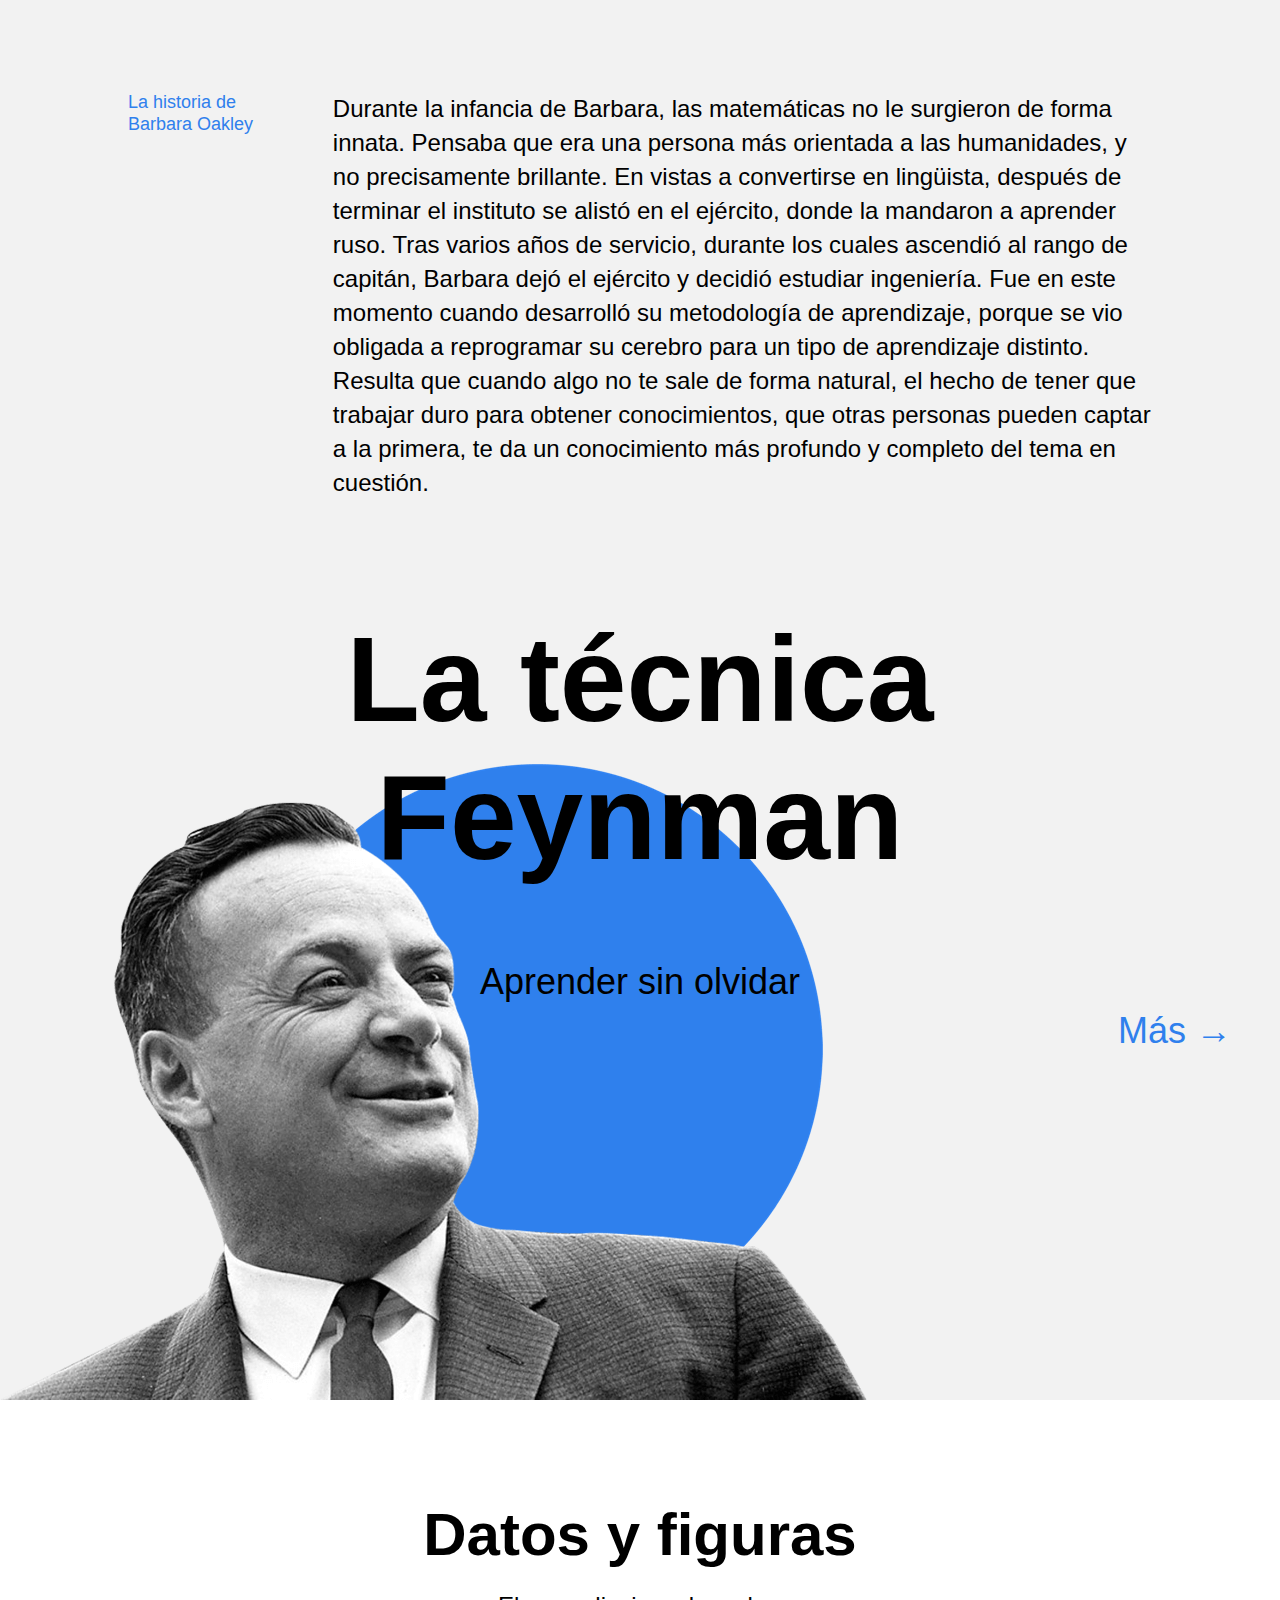
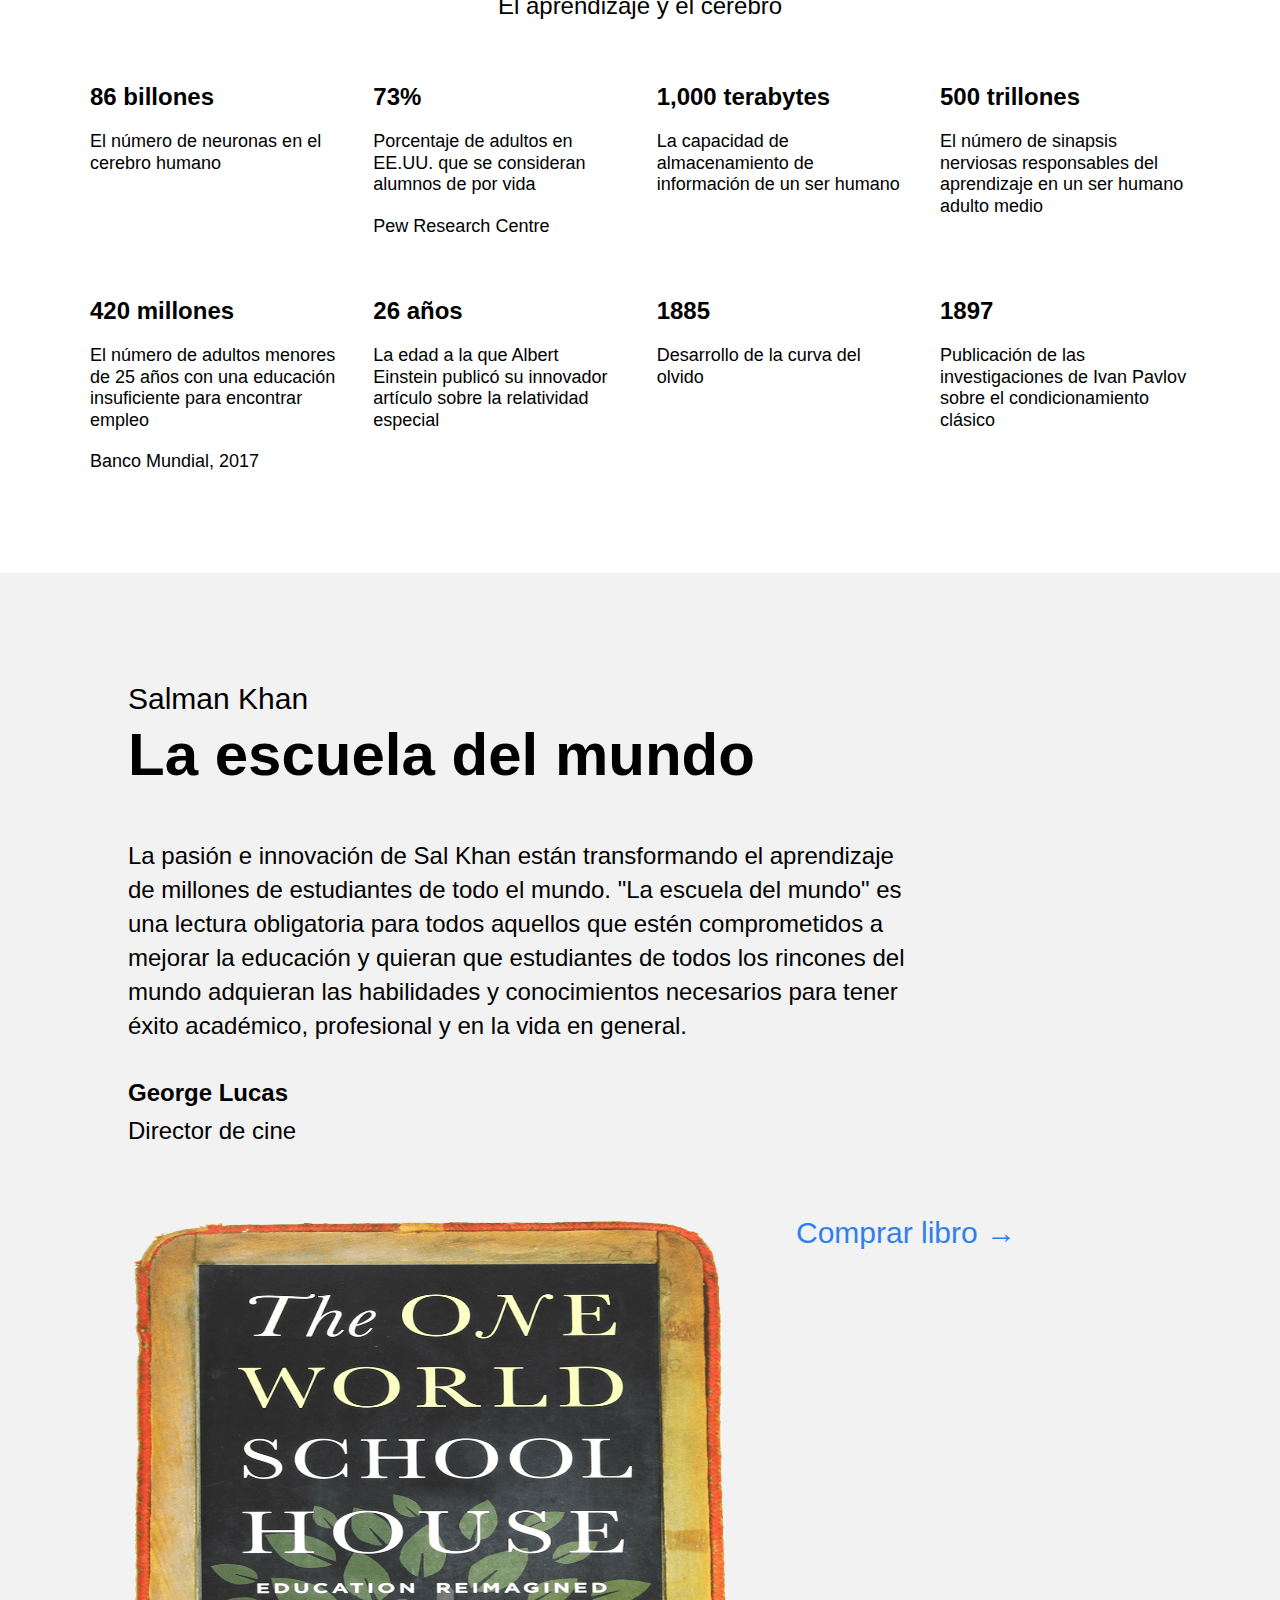
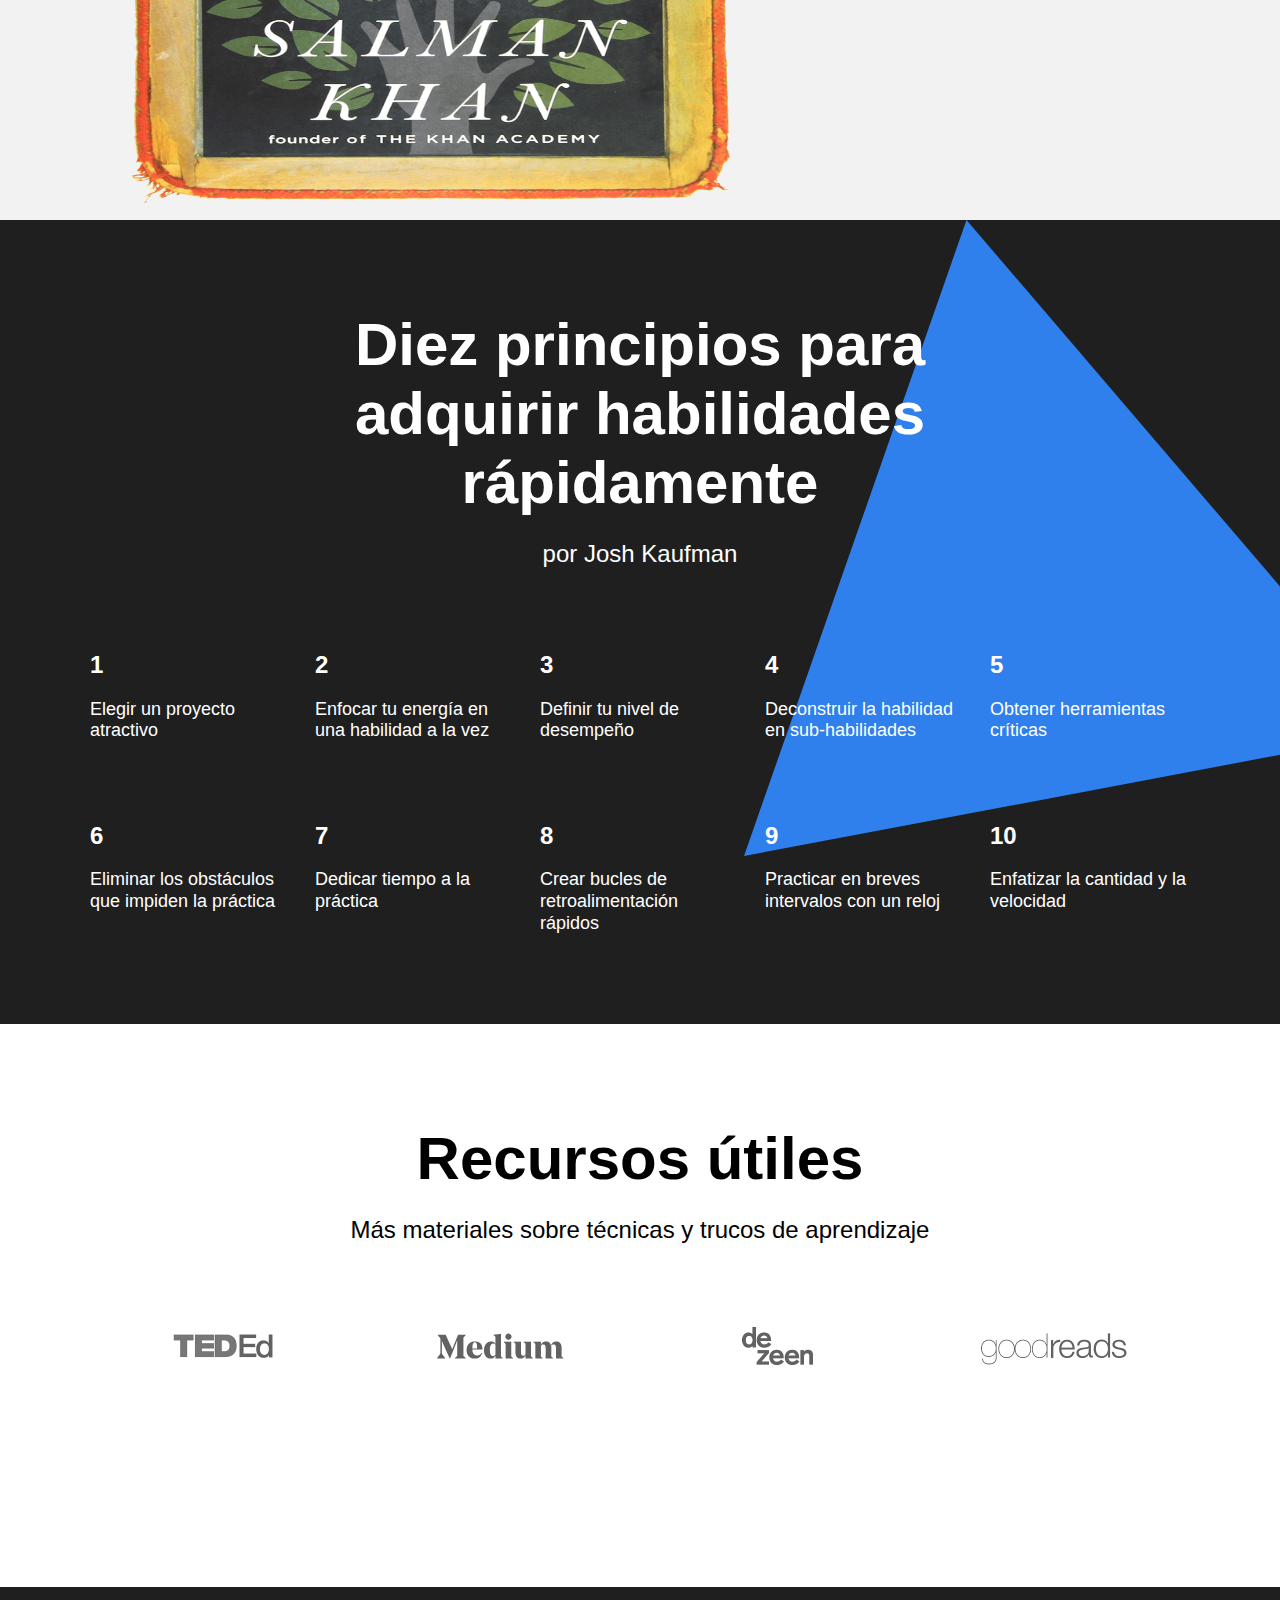
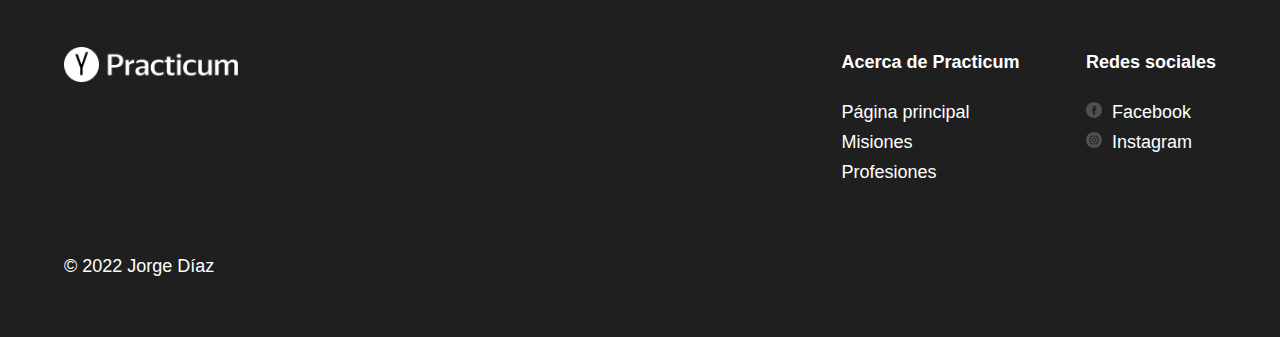
==== commit e767f3e4: "Correct footer section. Add new footer__column element and its modifiers _content instead of footer_" ====
--- a/pages/index.html
+++ b/pages/index.html
@@ -212,13 +212,13 @@
 
     <footer class="footer">
       <div class="footer__columns">
-        <div class="footer__columns footer__columns_content_copyright">
+        <div class="footer__column footer__column_content_copyright">
           <div class="logo logo_place_footer"></div>
           <div class="footer__author">&#169; 2022 Jorge Díaz</div>
         </div>
-        <div class="footer__columns footer__columns_content_about">
+        <div class="footer__column footer__column_content_about">
           <h4 class="footer__column-heading">Acerca de Practicum</h4>
-          <ul class="footer__columns footer__columns_content_about">
+          <ul class="footer__column footer__column_content_about">
             <li class="footer__list">
               <a class="footer__column-link" href="https://practicum.com/es-mex/" target="_blank">Página principal</a>
             </li>
@@ -230,9 +230,9 @@
             </li>
           </ul>
         </div>
-        <div class="footer__columns footer__columns_content_social">
+        <div class="footer__column footer__column_content_social">
           <h4 class="footer__column-heading">Redes sociales</h4>
-          <ul class="footer__columns footer__columns_content_social">
+          <ul class="footer__column footer__column_content_social">
             <li class="footer__list">
               <a class="footer__column-link" href="https://www.facebook.com/practicum.latam/" target="_blank"><img class="footer__social-icons" src="../images/facebook_white.svg" alt="Icono de Facebook">Facebook</a>
             </li>
--- a/pages/index.css
+++ b/pages/index.css
@@ -67,9 +67,10 @@
 @import url("../blocks/resources/__logo/resources__logo.css");
 @import url("../blocks/footer/footer.css");
 @import url("../blocks/footer/__columns/footer__columns.css");
-@import url("../blocks/footer/__columns/_content/footer__columns_content_copyright.css");
-@import url("../blocks/footer/__columns/_content/footer__columns_content_about.css");
-@import url("../blocks/footer/__columns/_content/footer__columns_content_social.css");
+@import url("../blocks/footer/__column/footer__column.css");
+@import url("../blocks/footer/__column/_content/footer__column_content_copyright.css");
+@import url("../blocks/footer/__column/_content/footer__column_content_about.css");
+@import url("../blocks/footer/__column/_content/footer__column_content_social.css");
 @import url("../blocks/footer/__author/footer__author.css");
 @import url("../blocks/footer/__column-heading/footer__column-heading.css");
 @import url("../blocks/footer/__list/footer__list.css");
